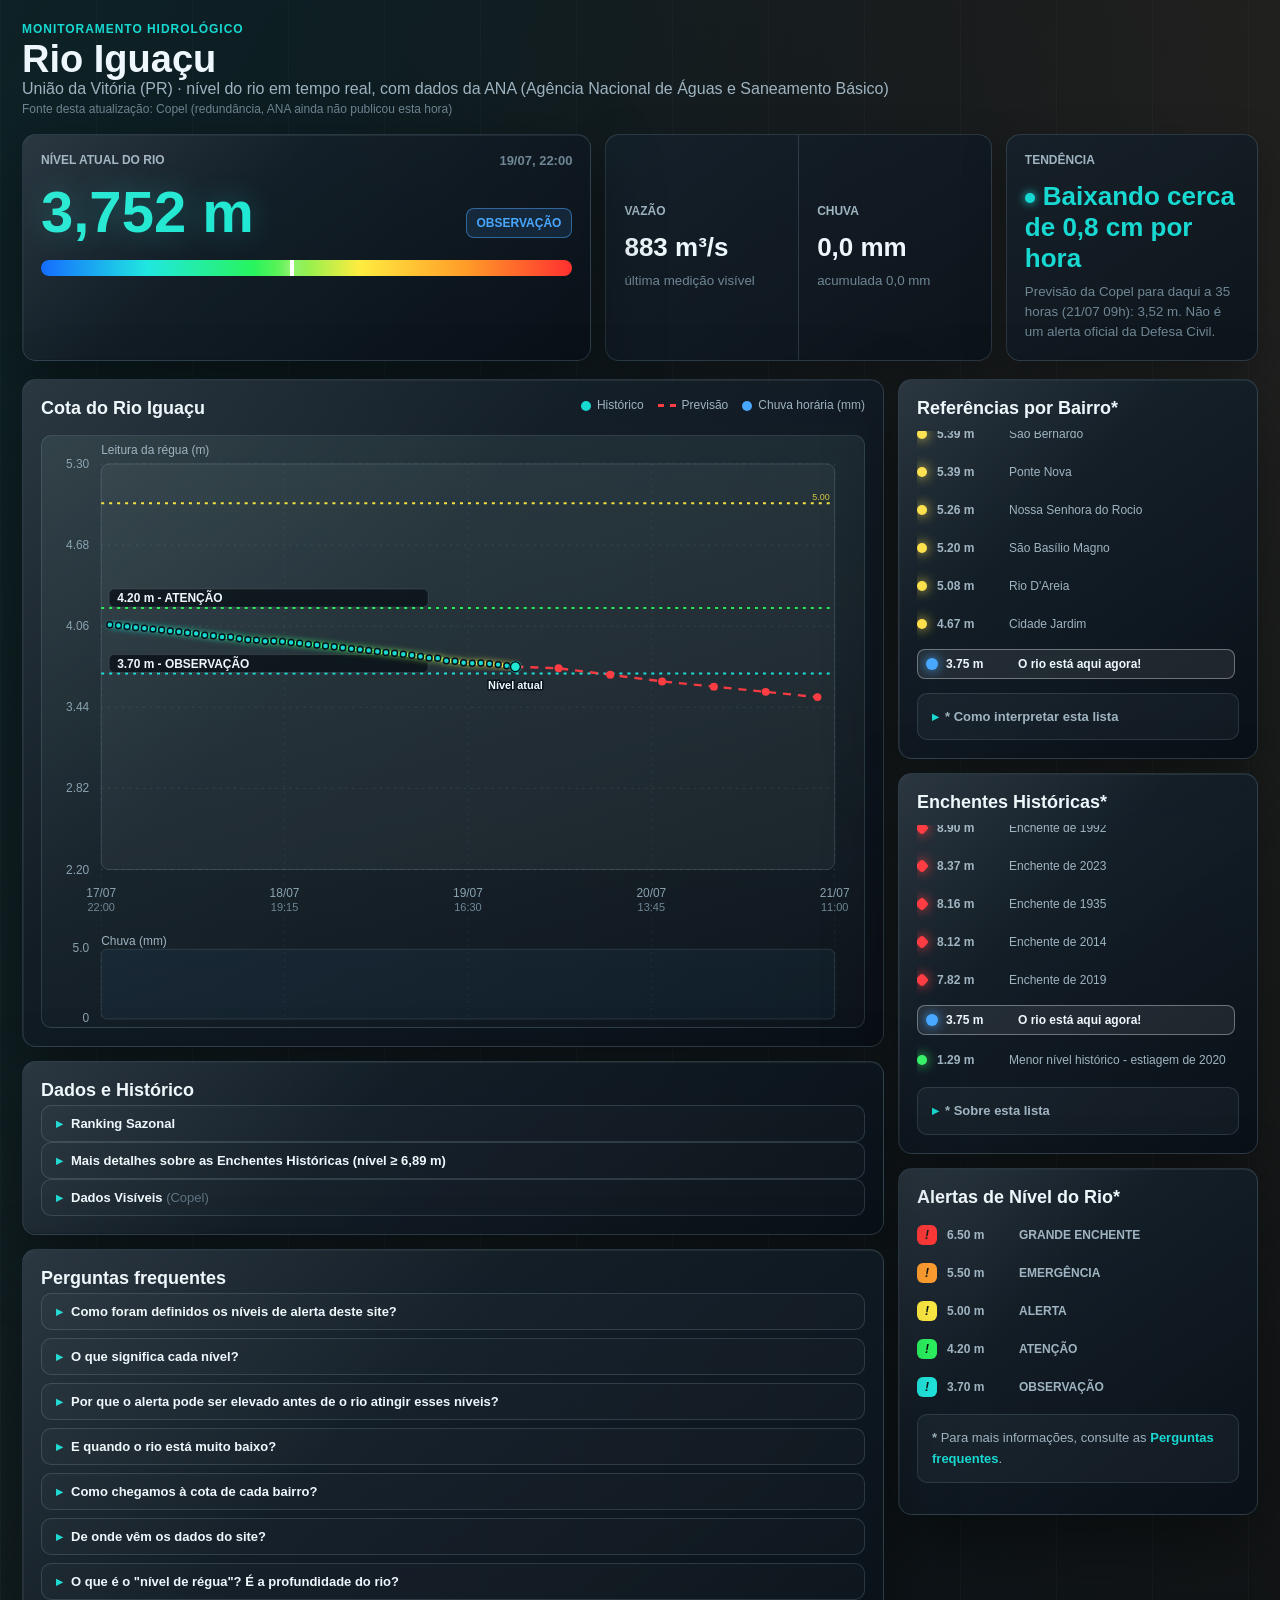
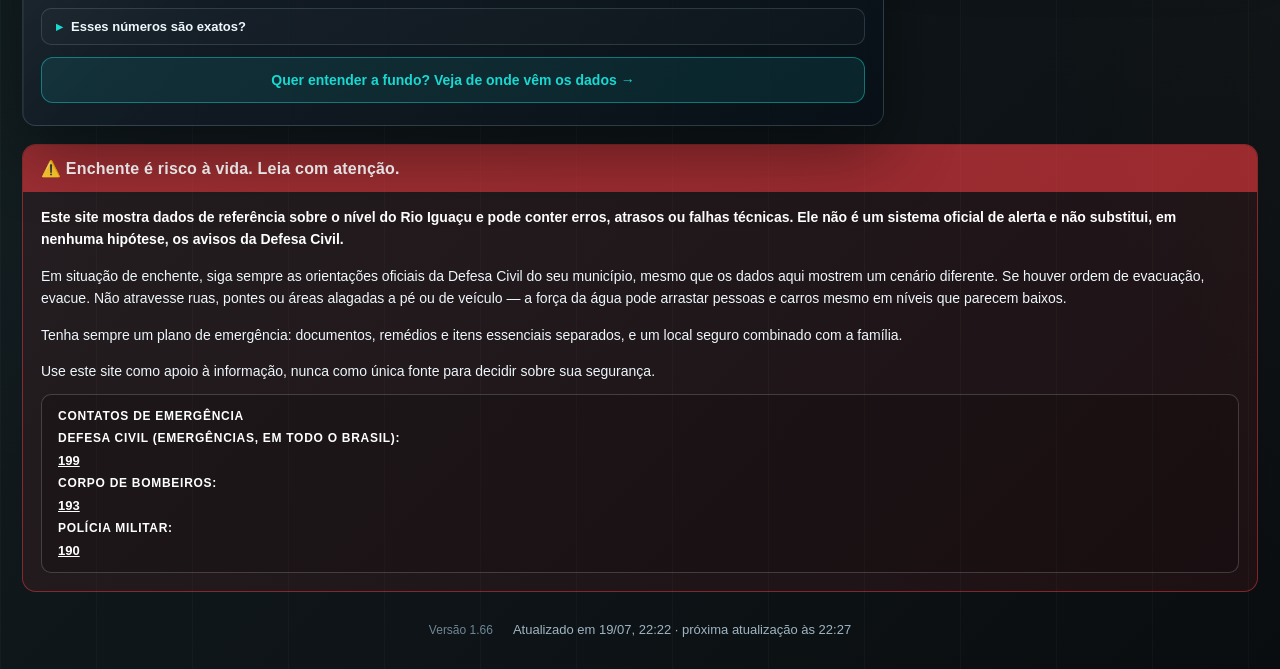
==== index.html @ a3bd4e15 "v1.66: remove parenteses do titulo Grande enchente" ====
<!doctype html>
<html lang="pt-BR">
<head>
<meta charset="utf-8">
<meta name="viewport" content="width=device-width, initial-scale=1">
<title>Nível do Rio Iguaçu Hoje - União da Vitória e Porto União | Monitor em Tempo Real</title>
<meta name="description" content="Nível do Rio Iguaçu em tempo real em União da Vitória (PR) e Porto União (SC): cota atual, vazão, chuva, previsão de 48h e alertas de enchente, com dados oficiais da ANA e da Copel.">
<link rel="canonical" href="https://rioiguacu.com/">
<link rel="icon" href="/favicon.ico" sizes="any">
<link rel="icon" type="image/png" sizes="32x32" href="/favicon-32x32.png">
<link rel="icon" type="image/png" sizes="16x16" href="/favicon-16x16.png">
<link rel="apple-touch-icon" sizes="180x180" href="/apple-touch-icon.png">
<link rel="icon" type="image/png" sizes="192x192" href="/android-chrome-192x192.png">
<link rel="icon" type="image/png" sizes="512x512" href="/android-chrome-512x512.png">
<meta property="og:type" content="website">
<meta property="og:url" content="https://rioiguacu.com/">
<meta property="og:title" content="Rio Iguaçu Hoje: nível, vazão, chuva e alerta de enchente em tempo real">
<meta property="og:description" content="Site gratuito e público pra acompanhar o Rio Iguaçu em União da Vitória (PR) e Porto União (SC): cota atual, vazão, chuva, previsão de 48h e alertas de enchente, com dados oficiais da ANA e da Copel, atualizados a cada 5 minutos.">
<meta property="og:image" content="https://rioiguacu.com/og-image.png">
<meta property="og:image:width" content="630">
<meta property="og:image:height" content="630">
<meta property="og:image:alt" content="Logo do Rio Iguaçu Hoje">
<meta property="og:locale" content="pt_BR">
<meta name="twitter:card" content="summary">
<meta name="twitter:title" content="Rio Iguaçu Hoje: nível, vazão, chuva e alerta de enchente em tempo real">
<meta name="twitter:description" content="Site gratuito e público pra acompanhar o Rio Iguaçu em União da Vitória (PR) e Porto União (SC): cota atual, vazão, chuva, previsão de 48h e alertas de enchente, com dados oficiais da ANA e da Copel.">
<meta name="twitter:image" content="https://rioiguacu.com/og-image.png">
<link rel="stylesheet" href="styles.css?v=1.66">
<script type="application/ld+json">
{
"@context": "https://schema.org",
"@type": "WebSite",
"name": "Monitor Rio Iguaçu",
"url": "https://rioiguacu.com/",
"description": "Monitoramento em tempo real do nível do Rio Iguaçu em União da Vitória (PR) e Porto União (SC), com dados oficiais da ANA (Agência Nacional de Águas e Saneamento Básico) e da Copel.",
"inLanguage": "pt-BR",
"about": {
"@type": "Place",
"name": "Rio Iguaçu em União da Vitória e Porto União"
}
}
</script>
</head>
<body>
<main class="shell">
<header class="topbar">
<div>
<p class="eyebrow">Monitoramento Hidrológico</p>
<h1>Rio Iguaçu</h1>
<p class="subtitle">União da Vitória (PR) · nível do rio em tempo real, com dados da ANA (Agência Nacional de Águas e Saneamento Básico)</p>
<p class="source-note" id="sourceNote"></p>
</div>
</header>

<section class="hero-grid">
<article class="level-card depth" data-nosnippet>
<div class="card-head">
<span>Nível atual do rio</span>
<strong id="lastTime">--/-- --:--</strong>
</div>
<div class="level-wrap">
<div id="levelValue" class="level-value">--,-- m</div>
<div id="levelBadge" class="level-badge">Aguardando dados</div>
</div>
<div class="gauge">
<div class="gauge-fill"></div>
<div id="gaugeMarker" class="gauge-marker"></div>
</div>
</article>

<article class="metric-card metric-split" data-nosnippet>
<div class="metric-block">
<span>Vazão</span>
<strong id="flowValue">-- m³/s</strong>
<small>última medição visível</small>
</div>
<div class="metric-block">
<span>Chuva</span>
<strong id="rainValue">-- mm</strong>
<small id="rainAccum">acumulada -- mm</small>
</div>
</article>

<article class="metric-card" data-nosnippet>
<span>Tendência</span>
<strong id="trendValue">--</strong>
<small id="forecastAlert">previsão em análise</small>
</article>
</section>

<section class="main-grid">
<article class="chart-panel depth">
<div class="panel-title">
<div>
<h2>Cota do Rio Iguaçu</h2>
</div>
<div class="legend-mini">
<span><i class="dot history"></i>Histórico</span>
<span><i class="line wet"></i>Previsão</span>
<span><i class="dot rain"></i>Chuva horária (mm)</span>
</div>
</div>
<div class="chart-wrap">
<div id="chart" class="chart"></div>
<div id="chartTooltip" class="chart-tooltip" hidden></div>
</div>
<pre id="diagnosticBox" class="diagnostic" hidden></pre>
</article>

<aside class="side-panel">
<article class="references depth">
<h2>Referências por Bairro*</h2>
<div id="bairrosList" class="reference-list"></div>
<details class="reference-note">
<summary><span class="note-mark">*</span> Como interpretar esta lista</summary>
<p>A cota de cada bairro mostra com quantos metros na régua do rio a água começa a alcançar os primeiros terrenos daquele bairro (as partes mais baixas). É um valor aproximado e estimado — não deve ser tomado como certeza: a situação real pode variar conforme a localização e a altura do seu terreno dentro do bairro — há casas que a água alcança antes, e outras bem depois. O cálculo usa os endereços do Censo do IBGE e o mapa de altitudes do terreno do Governo do Paraná. Estas informações não substituem os avisos oficiais: em caso de emergência, siga sempre a Defesa Civil (fone 199).</p>
</details>
</article>
<article class="references depth">
<h2>Enchentes Históricas*</h2>
<div id="enchentesList" class="reference-list"></div>
<details class="reference-note">
<summary><span class="note-mark">*</span> Sobre esta lista</summary>
<p>Maiores enchentes já registradas e o menor nível histórico, para comparação com o nível atual do rio.</p>
</details>
</article>
<article class="alerts depth">
<h2>Alertas de Nível do Rio*</h2>
<div id="alertList" class="alert-list"></div>
<p class="reference-note"><span class="note-mark">*</span> Para mais informações, consulte as <a href="#faqSection">Perguntas frequentes</a>.</p>
</article>
</aside>

<section class="tabs-panel depth">
<h2>Dados e Histórico</h2>
<div class="faq-list">

<details class="faq-item">
<summary>Ranking Sazonal</summary>
<div class="ranking-grid" style="margin-top:10px;">
<p class="subtitle rank-sub-1" style="margin-bottom:6px;"><strong>Todos os anos</strong> — em que mês o rio atingiu o pico de cada ano (o nível mais alto do ano) · 1930–2025</p>
<div class="table-wrap table-wrap-full rank-table-1">
<table>
<thead><tr><th>Mês</th><th>Anos em que foi o pico do ano</th></tr></thead>
<tbody>
<tr><td>Outubro</td><td>20</td></tr>
<tr><td>Junho</td><td>13</td></tr>
<tr><td>Julho</td><td>9</td></tr>
<tr><td>Maio</td><td>8</td></tr>
<tr><td>Agosto</td><td>8</td></tr>
<tr><td>Dezembro</td><td>8</td></tr>
<tr><td>Janeiro</td><td>7</td></tr>
<tr><td>Setembro</td><td>7</td></tr>
<tr><td>Março</td><td>5</td></tr>
<tr><td>Fevereiro</td><td>4</td></tr>
<tr><td>Novembro</td><td>4</td></tr>
<tr><td>Abril</td><td>3</td></tr>
</tbody>
</table>
</div>
<p class="subtitle rank-sub-2" style="margin-bottom:6px;"><strong>Só as grandes enchentes</strong> — em que mês ocorreu o pico de cada episódio de cheia (nível ≥ 6,89 m) · 1930–2025</p>
<div class="table-wrap table-wrap-full rank-table-2">
<table>
<thead><tr><th>Mês</th><th>Episódios de cheia (≥6,89 m)</th></tr></thead>
<tbody>
<tr><td>Outubro</td><td>4</td></tr>
<tr><td>Junho</td><td>3</td></tr>
<tr><td>Janeiro</td><td>1</td></tr>
<tr><td>Maio</td><td>1</td></tr>
<tr><td>Julho</td><td>1</td></tr>
<tr><td>Agosto</td><td>1</td></tr>
<tr><td>Setembro</td><td>1</td></tr>
<tr><td>Fevereiro</td><td>0</td></tr>
<tr><td>Março</td><td>0</td></tr>
<tr><td>Abril</td><td>0</td></tr>
<tr><td>Novembro</td><td>0</td></tr>
<tr><td>Dezembro</td><td>0</td></tr>
</tbody>
</table>
</div>
</div>
<p class="reference-note">Fonte: ANA/HidroWeb (estação 65310000, série histórica 1930–2023) e estação telemétrica 65310001 (2024 em diante).</p>
</details>

<details class="faq-item">
<summary>Mais detalhes sobre as Enchentes Históricas (nível ≥ 6,89 m)</summary>
<p class="subtitle" style="margin:10px 0 10px;">Todos os episódios de enchente registrados desde 1930: data de início e fim, duração e o dia em que o rio atingiu o pico.</p>
<div class="table-wrap table-wrap-full">
<table>
<thead>
<tr>
<th>Início</th>
<th>Fim</th>
<th>Duração (dias)</th>
<th>Nível de pico (m)</th>
<th>Data do pico</th>
<th>Mês do pico</th>
</tr>
</thead>
<tbody>
<tr>
<td>08/07/1983</td>
<td>06/08/1983</td>
<td>30</td>
<td>10,42 m</td>
<td>18/07/1983</td>
<td>Julho</td>
</tr>
<tr>
<td>30/05/1992</td>
<td>17/06/1992</td>
<td>19</td>
<td>8,90 m</td>
<td>08/06/1992</td>
<td>Junho</td>
</tr>
<tr>
<td>10/10/2023</td>
<td>17/11/2023</td>
<td>39</td>
<td>8,37 m</td>
<td>20/10/2023</td>
<td>Outubro</td>
</tr>
<tr>
<td>09/10/1935</td>
<td>25/10/1935</td>
<td>17</td>
<td>8,16 m</td>
<td>17/10/1935</td>
<td>Outubro</td>
</tr>
<tr>
<td>09/06/2014</td>
<td>23/06/2014</td>
<td>15</td>
<td>8,12 m</td>
<td>17/06/2014</td>
<td>Junho</td>
</tr>
<tr>
<td>06/06/2019</td>
<td>11/06/2019</td>
<td>6</td>
<td>7,82 m</td>
<td>08/06/2019</td>
<td>Junho</td>
</tr>
<tr>
<td>03/08/1957</td>
<td>22/08/1957</td>
<td>20</td>
<td>7,28 m</td>
<td>20/08/1957</td>
<td>Agosto</td>
</tr>
<tr>
<td>05/10/1993</td>
<td>10/10/1993</td>
<td>6</td>
<td>7,25 m</td>
<td>06/10/1993</td>
<td>Outubro</td>
</tr>
<tr>
<td>07/10/1998</td>
<td>15/10/1998</td>
<td>9</td>
<td>7,19 m</td>
<td>12/10/1998</td>
<td>Outubro</td>
</tr>
<tr>
<td>08/05/2010</td>
<td>09/05/2010</td>
<td>2</td>
<td>7,00 m</td>
<td>08/05/2010</td>
<td>Maio</td>
</tr>
<tr>
<td>17/09/1957</td>
<td>25/09/1957</td>
<td>9</td>
<td>6,95 m</td>
<td>24/09/1957</td>
<td>Setembro</td>
</tr>
<tr>
<td>13/01/1971</td>
<td>13/01/1971</td>
<td>1</td>
<td>6,89 m</td>
<td>13/01/1971</td>
<td>Janeiro</td>
</tr>
</tbody>
</table>
</div>
<p class="reference-note">Critério: nível ≥ 6,89 m (cheia de 10 anos / limite de zoneamento, SEC-CORPRERI). Dias com esse nível a até 15 dias de intervalo foram agrupados no mesmo episódio. Fonte: ANA/HidroWeb (estação 65310000, série histórica 1930–2023) e estação telemétrica 65310001 (2024 em diante).</p>
</details>

<details class="faq-item" data-nosnippet>
<summary>Dados Visíveis <span id="sourceLabel"></span></summary>
<p style="margin:10px 0;"><a id="sourceLink" href="#" target="_blank" rel="noreferrer">Abrir fonte</a></p>
<div class="table-wrap">
<table>
<thead>
<tr>
<th>Data/hora</th>
<th>Régua</th>
<th>Vazão</th>
<th>Chuva</th>
<th>Acum.</th>
</tr>
</thead>
<tbody id="dataRows"></tbody>
</table>
</div>
</details>

</div>
</section>

<section class="faq-panel depth" id="faqSection">
<h2>Perguntas frequentes</h2>
<div class="faq-list">
<details class="faq-item">
<summary>Como foram definidos os níveis de alerta deste site?</summary>
<p>A partir do histórico real do Rio Iguaçu em União da Vitória: quase um século de medições diárias da ANA. Quanto mais raro um nível foi ao longo desse histórico, mais alto o degrau de alerta que ele recebe.</p>
<details>
<summary>Ver metodologia</summary>
<p>Os níveis foram definidos por análise estatística da série histórica de medições diárias do Rio Iguaçu em União da Vitória, mantida pela Agência Nacional de Águas e Saneamento Básico (ANA) desde 1930 — mais de 35 mil registros diários de nível de régua, disponíveis publicamente no portal HidroWeb (estação 65310000).</p>
<p>Dessa série foram calculados dois parâmetros fundamentais: a <strong>média histórica</strong>, de 2,67 m, e o <strong>desvio padrão</strong>, de 1,08 m — medida estatística que expressa quanto o nível do rio costuma variar em torno da média. Aplicando o modelo da <strong>distribuição normal</strong>, ferramenta clássica da estatística para descrever fenômenos naturais, cada nível de alerta corresponde a um grau crescente de afastamento do comportamento habitual do rio — e, portanto, a um grau crescente de raridade.</p>
<p>Como rios não seguem perfeitamente a distribuição normal — o Iguaçu possui um piso físico próximo de 1,30 m, mas não possui teto nas enchentes —, cada limiar foi verificado também por contagem direta na série histórica: a frequência real com que aquele nível foi atingido em 96 anos de medições. Os dois métodos convergem, e são as frequências reais que apresentamos a seguir, por serem verificáveis por qualquer pessoa a partir dos dados públicos.</p>
</details>
</details>

<details class="faq-item">
<summary>O que significa cada nível?</summary>
<p><strong>Observação — 3,70 m · 15% dos dias da história.</strong> Corresponde à média histórica acrescida de um desvio padrão (2,67 + 1,08): o rio deixou sua faixa habitual de operação. Não há efeito sobre áreas urbanas; é o ponto em que o acompanhamento diário passa a ser recomendado.</p>
<p><strong>Atenção — 4,20 m · 10% dos dias da história.</strong> É também o primeiro nível em que o banco de cotas do projeto identifica um endereço com terreno abaixo da linha d'água.</p>
<p><strong>Alerta — 5,00 m · 5% dos dias da história.</strong> Corresponde à média acrescida de dois desvios padrão — na distribuição normal, o limiar clássico de anormalidade estatística. No banco de cotas do projeto, cerca de 50 endereços apresentam terreno abaixo da linha d'água nesta marca.</p>
<p><strong>Emergência — 5,50 m · 2,5% dos dias da história.</strong> Neste nível, o banco de cotas registra uma mudança de escala: o número de endereços com terreno abaixo da linha d'água salta para aproximadamente 380 — mais de 1% dos endereços da cidade. O atingimento deixa de ser pontual: em alguns bairros já aparecem vários pontos de alagamento.</p>
<p><strong>Grande enchente — 6,50 m · menos de 1% dos dias da história.</strong> Aproximadamente 1 em cada 10 endereços da cidade apresenta terreno abaixo da linha d'água (2,5 mil endereços no banco do projeto) — evento raro, mas com atingimento em larga escala quando ocorre.</p>
</details>

<details class="faq-item">
<summary>Por que o alerta pode ser elevado antes de o rio atingir esses níveis?</summary>
<p>Porque a série histórica demonstra que o Iguaçu é capaz de subidas abruptas: 1,78 m em 24 horas (1992) e 3,34 m em 48 horas (2014). Por essa razão, o site monitora também a velocidade de elevação. Quando o rio sobe 0,85 m ou mais em 24 horas — taxa superada em apenas 1% de todas as subidas registradas desde 1930 —, o alerta é elevado em um degrau, independentemente do nível absoluto da régua.</p>
</details>

<details class="faq-item">
<summary>E quando o rio está muito baixo?</summary>
<p>Níveis inferiores a 1,50 m caracterizam estiagem — condição registrada em apenas 2,5% dos dias desde 1930. Foram 59 episódios de estiagem em 96 anos, concentrados quase sempre entre o outono e o início da primavera. A mais longa ocorreu em 2006, com 122 dias; o mínimo histórico é de 1,30 m, registrado em 2020.</p>
</details>

<details class="faq-item">
<summary>Como chegamos à cota de cada bairro?</summary>
<p>Para cada bairro, reunimos todos os seus endereços registrados no Censo do IBGE e associamos a cada um a altitude do terreno, obtida do mapeamento oficial do relevo do Paraná. A cota publicada é o nível de régua em que <strong>1% dos endereços do bairro</strong> fica com o terreno abaixo da linha d'água.</p>
<p>Por que 1%, e não o terreno mais baixo do bairro? Porque o ponto mais baixo é, quase sempre, uma exceção isolada — um terreno encostado no rio, uma faixa de margem — e usá-lo como referência distorceria o número, sugerindo que o bairro inteiro é atingido muito antes do que a realidade mostra. O corte de 1% deixa essas exceções ribeirinhas para trás e marca o ponto em que a água começa, de fato, a alcançar os primeiros terrenos representativos do bairro. A cota só é publicada para bairros com quantidade suficiente de endereços para o cálculo ser estatisticamente válido.</p>
<p>É um valor aproximado e estimado — não deve ser tomado como certeza. A situação real varia conforme a localização e a altura de cada terreno dentro do bairro: há casas que a água alcança antes, e outras bem depois.</p>
</details>

<details class="faq-item">
<summary>De onde vêm os dados do site?</summary>
<p><strong>Nível do rio:</strong> da Agência Nacional de Águas e Saneamento Básico (ANA), autarquia federal responsável pela rede nacional de monitoramento dos rios brasileiros. A estação telemétrica de União da Vitória (código 65310001) mede o nível a cada hora desde 2024 e é ela que permite ao site mostrar o rio "agora"; a estação fluviométrica (código 65310000), com série contínua entre 1930 e 2023 e mais de 35 mil dias de registro, sustenta os níveis de alerta e as estatísticas históricas do site. Ambas ficam publicadas no HidroWeb, o portal público de dados da ANA, e todos os cálculos deste site podem ser reproduzidos a partir dessas bases. Nos raros minutos em que a ANA ainda não publicou a leitura da hora, o site usa a Copel como fonte redundante.</p>
<p><strong>Previsão de 48 horas:</strong> da própria Copel, publicada em seu <a href="https://www.copel.com/mhbweb/paginas/previsao.jsf" target="_blank" rel="noreferrer">painel de Monitoramento Hidrológico da Bacia</a>. É a previsão da concessionária que opera as usinas do rio Iguaçu — não um cálculo feito por este site, mas também não um alerta oficial da Defesa Civil.</p>
<p><strong>Endereços:</strong> do Cadastro Nacional de Endereços para Fins Estatísticos (CNEFE), mantido pelo IBGE e atualizado a cada Censo — sempre de forma agregada, sem identificar moradores.</p>
<p><strong>Altitude dos terrenos:</strong> do mapeamento oficial do relevo publicado no GeoPR, portal do Instituto Água e Terra (IAT), órgão do Governo do Paraná responsável pelo meio ambiente e pelos recursos hídricos do estado. O levantamento é aerofotogramétrico a laser, de 2012, com margem de erro que pode alcançar dezenas de centímetros — por isso as cotas por bairro são tratadas como estimativas, com verificação de campo em andamento.</p>
</details>

<details class="faq-item">
<summary>O que é o "nível de régua"? É a profundidade do rio?</summary>
<p>Não é profundidade. A régua é uma escala fixada na margem, e o "zero" dela não é o fundo do rio: é um ponto de referência fixo, escolhido abaixo do nível das águas mais baixas. O que o site mostra — "rio a 4,00 m" — é a altura da água acima desse zero.</p>
<p>O zero da régua de União da Vitória está na cota altimétrica de 739,61 m (altitude em relação à referência oficial de nível do mar usada no Brasil). Isso permite a conversão que sustenta todo o estudo: rio a 4,00 m de régua significa água na altitude de 743,61 m. Como a altitude dos terrenos da cidade é medida na mesma referência, dá para comparar diretamente o nível do rio com a altura de cada bairro — é assim que nascem as cotas por bairro exibidas no site.</p>
</details>

<details class="faq-item">
<summary>Esses números são exatos?</summary>
<p>Os níveis do rio, sim — provêm das medições oficiais da ANA. As cotas de terreno, contudo, são estimativas: derivam do levantamento cartográfico do GeoPR/IAT, cuja margem de erro pode alcançar dezenas de centímetros, os terrenos variam dentro de uma mesma rua, e a verificação de campo encontra-se em andamento. As contagens de endereços devem, portanto, ser lidas como ordens de grandeza — não como afirmação sobre qualquer imóvel específico. Estes níveis constituem referência de planejamento, não garantia. Em situação de cheia, prevalecem as orientações dos órgãos oficiais de proteção e defesa civil.</p>
</details>

<a href="estudo.html" class="faq-cta-button">Quer entender a fundo? Veja de onde vêm os dados →</a>
</div>
</section>
</section>

<div class="safety-warning">
<h3>⚠️ Enchente é risco à vida. Leia com atenção.</h3>
<p>Este site mostra dados de referência sobre o nível do Rio Iguaçu e pode conter erros, atrasos ou falhas técnicas. Ele não é um sistema oficial de alerta e não substitui, em nenhuma hipótese, os avisos da Defesa Civil.</p>
<p>Em situação de enchente, siga sempre as orientações oficiais da Defesa Civil do seu município, mesmo que os dados aqui mostrem um cenário diferente. Se houver ordem de evacuação, evacue. Não atravesse ruas, pontes ou áreas alagadas a pé ou de veículo — a força da água pode arrastar pessoas e carros mesmo em níveis que parecem baixos.</p>
<p>Tenha sempre um plano de emergência: documentos, remédios e itens essenciais separados, e um local seguro combinado com a família.</p>
<p>Use este site como apoio à informação, nunca como única fonte para decidir sobre sua segurança.</p>
<div class="safety-contacts">
<strong>Contatos de Emergência</strong>
<ul class="emergency-list">
<li><strong>Defesa Civil (emergências, em todo o Brasil):</strong> <a href="tel:199">199</a></li>
<li><strong>Corpo de Bombeiros:</strong> <a href="tel:193">193</a></li>
<li><strong>Polícia Militar:</strong> <a href="tel:190">190</a></li>
</ul>
</div>
</div>

<footer class="version-footer">
<span>Versão 1.66</span>
<span id="visitCounter" class="visit-counter"></span>
<span id="syncStatus" class="sync">Iniciando...</span>
</footer>
</main>

<script src="app.js?v=1.66"></script>
</body>
</html>
---- styles.css ----
:root {
  color-scheme: dark;
  --bg: #0b1117;
  --bg2: #111b23;
  --panel: rgba(20, 31, 40, .86);
  --panel2: rgba(15, 23, 31, .94);
  --line: rgba(150, 186, 205, .20);
  --text: #eef7fb;
  --soft: #9fb4c1;
  --muted: #6f8795;
  --cyan: #18d9d2;
  --blue: #48a7ff;
  --green: #39f46b;
  --yellow: #ffe04a;
  --orange: #ff9f2e;
  --red: #ff3d42;
  --shadow: 0 24px 70px rgba(0, 0, 0, .42);
}

* {
  box-sizing: border-box;
}

body {
  margin: 0;
  min-height: 100vh;
  font-family: "Segoe UI", Arial, sans-serif;
  background:
    linear-gradient(115deg, rgba(36, 97, 83, .22), transparent 42%),
    linear-gradient(245deg, rgba(110, 67, 33, .18), transparent 44%),
    repeating-linear-gradient(90deg, rgba(255,255,255,.026) 0 1px, transparent 1px 96px),
    linear-gradient(135deg, #071019 0%, #121b1f 48%, #0a0d10 100%);
  color: var(--text);
}

.shell {
  width: min(1780px, 100%);
  margin: 0 auto;
  padding: 22px;
}

.topbar,
.hero-grid,
.main-grid {
  margin-bottom: 18px;
}

.topbar {
  display: flex;
  align-items: center;
  justify-content: space-between;
  gap: 18px;
}

.eyebrow {
  margin: 0 0 4px;
  color: var(--cyan);
  font-size: 12px;
  font-weight: 800;
  letter-spacing: .08em;
  text-transform: uppercase;
}

h1,
h2,
p {
  margin-top: 0;
}

h1 {
  margin-bottom: 2px;
  font-size: 38px;
  line-height: 1;
}

h2 {
  margin-bottom: 4px;
  font-size: 18px;
}

.subtitle {
  margin-bottom: 0;
  color: var(--soft);
}

.source-note {
  margin: 4px 0 0;
  color: var(--muted);
  font-size: 12px;
}

.actions {
  display: flex;
  align-items: center;
  gap: 12px;
}

.sync {
  color: var(--soft);
  font-size: 13px;
}

.primary-button {
  height: 38px;
  border: 1px solid rgba(24, 217, 210, .55);
  border-radius: 8px;
  padding: 0 18px;
  color: #031417;
  font-weight: 800;
  background: linear-gradient(135deg, #3fffe8, #69a9ff);
  box-shadow: 0 10px 26px rgba(24, 217, 210, .20);
  cursor: pointer;
}

.primary-button:disabled {
  opacity: .65;
  cursor: wait;
}

.depth {
  position: relative;
  border: 1px solid var(--line);
  border-radius: 14px;
  background: linear-gradient(145deg, rgba(26, 39, 50, .92), rgba(9, 16, 23, .94));
  box-shadow: var(--shadow), inset 1px 1px 0 rgba(255, 255, 255, .07);
}

.depth::before {
  content: "";
  position: absolute;
  inset: 1px;
  border-radius: 12px;
  pointer-events: none;
  background: linear-gradient(135deg, rgba(255, 255, 255, .08), transparent 38%);
}

.hero-grid {
  display: grid;
  grid-template-columns: minmax(360px, 1.4fr) minmax(280px, .95fr) minmax(180px, .62fr);
  gap: 14px;
}

.level-card,
.metric-card,
.chart-panel,
.references,
.alerts,
.table-panel {
  padding: 18px;
}

.card-head,
.panel-title {
  display: flex;
  justify-content: space-between;
  gap: 14px;
}

.card-head span,
.metric-card span {
  color: var(--soft);
  font-size: 12px;
  font-weight: 800;
  text-transform: uppercase;
}

.card-head strong {
  color: var(--muted);
  font-size: 13px;
}

.level-wrap {
  display: flex;
  align-items: end;
  justify-content: space-between;
  gap: 12px;
  margin-top: 18px;
}

.level-value {
  font-size: 58px;
  line-height: .9;
  font-weight: 900;
  color: var(--cyan);
  text-shadow: 0 0 30px rgba(24, 217, 210, .32);
}

.level-badge {
  max-width: 270px;
  border: 1px solid rgba(24, 217, 210, .26);
  border-radius: 8px;
  padding: 7px 10px;
  color: var(--cyan);
  background: rgba(24, 217, 210, .08);
  font-size: 12px;
  font-weight: 800;
  text-align: right;
}

.level-badge.badge-moderada {
  border-color: rgba(255, 224, 74, .5);
  color: var(--yellow);
  background: rgba(255, 224, 74, .12);
}

.level-badge.badge-alta {
  border-color: rgba(255, 159, 46, .55);
  color: var(--orange);
  background: rgba(255, 159, 46, .14);
}

.level-badge.badge-muito-alta {
  border-color: rgba(255, 61, 66, .6);
  color: var(--red);
  background: rgba(255, 61, 66, .16);
}

.level-badge.badge-observacao {
  border-color: rgba(72, 167, 255, .5);
  color: var(--blue);
  background: rgba(72, 167, 255, .12);
}

.level-badge.badge-critico {
  display: flex;
  align-items: center;
  justify-content: flex-end;
  gap: 7px;
  border-color: rgba(255, 61, 66, .75);
  color: var(--red);
  background: rgba(255, 61, 66, .18);
  animation: badge-critico-pulse 1s ease-in-out infinite;
}

.siren-dot {
  display: inline-block;
  flex: none;
  width: 11px;
  height: 11px;
  border-radius: 50%;
  animation: siren-flash .6s steps(2, start) infinite;
}

@keyframes siren-flash {
  0% { background: #ff3d42; box-shadow: 0 0 8px #ff3d42, 0 0 16px rgba(255, 61, 66, .8); }
  50% { background: #2b6bff; box-shadow: 0 0 8px #2b6bff, 0 0 16px rgba(43, 107, 255, .8); }
}

@keyframes badge-critico-pulse {
  0%, 100% { box-shadow: 0 0 0 rgba(255, 61, 66, 0); }
  50% { box-shadow: 0 0 20px rgba(255, 61, 66, .5); }
}

.gauge {
  position: relative;
  height: 16px;
  margin: 22px 0 12px;
  border-radius: 999px;
  background: #13202a;
  box-shadow: inset 0 2px 8px rgba(0, 0, 0, .55);
  overflow: hidden;
}

.gauge-fill {
  position: absolute;
  inset: 0;
  background: linear-gradient(90deg, #156cff, #20e7e0, #28f45e, #ffec3f, #ff9c28, #ff3030);
}

.gauge-marker {
  position: absolute;
  top: -4px;
  width: 4px;
  height: 24px;
  border-radius: 4px;
  background: #fff;
  box-shadow: 0 0 14px rgba(255, 255, 255, .8);
}
.gauge-ticks {
  position: relative;
  height: 14px;
  margin: 2px 0 4px;
}

.gauge-ticks span {
  position: absolute;
  top: 0;
  transform: translateX(-50%);
  font-size: 10px;
  font-weight: 700;
  color: var(--muted);
  white-space: nowrap;
}

.gauge-ticks span:first-child {
  transform: none;
}

.gauge-ticks span:last-child {
  transform: translateX(-100%);
}

.situation {
  margin-bottom: 0;
  color: var(--soft);
  font-size: 13px;
}

.metric-card {
  display: flex;
  flex-direction: column;
  justify-content: center;
  border: 1px solid var(--line);
  border-radius: 14px;
  background: linear-gradient(145deg, rgba(22, 34, 45, .78), rgba(12, 19, 27, .9));
  box-shadow: 0 16px 44px rgba(0, 0, 0, .28);
}

.metric-card strong {
  display: block;
  margin: 14px 0 8px;
  font-size: 26px;
}

.metric-card small {
  color: var(--muted);
  line-height: 1.5;
}

.metric-split {
  flex-direction: row;
  padding: 0;
}

.metric-block {
  flex: 1;
  min-width: 0;
  padding: 18px;
  display: flex;
  flex-direction: column;
  justify-content: center;
}

.metric-block:first-child {
  border-right: 1px solid var(--line);
}

.trend-dot {
  display: inline-block;
  width: 10px;
  height: 10px;
  margin-right: 8px;
  border-radius: 50%;
  vertical-align: middle;
  box-shadow: 0 0 10px currentColor;
}

.main-grid {
  display: grid;
  grid-template-columns: minmax(720px, 1fr) 360px;
  grid-template-areas:
    "chart side"
    "history side"
    "faq side";
  align-items: start;
  gap: 14px;
}

.chart-panel {
  grid-area: chart;
  min-height: 570px;
}

.side-panel {
  grid-area: side;
}

.tabs-panel {
  grid-area: history;
}

.faq-panel {
  grid-area: faq;
}

.panel-title {
  align-items: start;
  margin-bottom: 12px;
}

.panel-title p {
  color: var(--soft);
  font-size: 13px;
  margin-bottom: 0;
}

.legend-mini {
  display: flex;
  flex-wrap: wrap;
  justify-content: end;
  gap: 8px 14px;
  min-width: 260px;
  color: var(--soft);
  font-size: 12px;
}

.dot,
.line {
  display: inline-block;
  margin-right: 6px;
  vertical-align: middle;
}

.dot {
  width: 10px;
  height: 10px;
  border-radius: 50%;
}

.history {
  background: var(--cyan);
}

.rain {
  background: var(--blue);
}

.line {
  width: 18px;
  border-top: 3px dashed currentColor;
}

.wet {
  color: var(--red);
}

.chart-wrap {
  position: relative;
}

.chart {
  height: 485px;
  border: 1px solid rgba(150, 186, 205, .18);
  border-radius: 10px;
  background: linear-gradient(180deg, rgba(184, 248, 224, .08), rgba(255, 255, 255, .02));
  overflow: hidden;
}

.chart svg {
  width: 100%;
  height: 100%;
  display: block;
}

.chart-hit {
  cursor: pointer;
}

.chart-tooltip {
  position: absolute;
  pointer-events: none;
  transform: translate(-50%, -100%);
  background: rgba(8, 16, 22, .94);
  border: 1px solid rgba(255, 255, 255, .16);
  border-radius: 7px;
  padding: 7px 11px;
  font-size: 12px;
  line-height: 1.5;
  color: var(--text);
  white-space: nowrap;
  z-index: 5;
  box-shadow: 0 6px 18px rgba(0, 0, 0, .4);
}

.chart-tooltip strong {
  color: var(--cyan);
  font-size: 14px;
}

.chart-tooltip span {
  color: var(--soft);
}

.side-panel {
  display: grid;
  gap: 14px;
}

.reference-list,
.alert-list {
  display: grid;
  gap: 8px;
  margin-top: 12px;
}

.reference-list {
  max-height: 250px;
  overflow-y: auto;
  padding-right: 4px;
  scrollbar-width: thin;
  scrollbar-color: rgba(180, 215, 230, .35) transparent;
}

.reference-list::-webkit-scrollbar {
  width: 6px;
}

.reference-list::-webkit-scrollbar-thumb {
  background: rgba(180, 215, 230, .35);
  border-radius: 6px;
}

.ref-row,
.alert-row {
  display: grid;
  grid-template-columns: 12px 64px 1fr;
  align-items: center;
  gap: 8px;
  min-height: 30px;
  color: var(--soft);
  font-size: 12px;
}

.swatch {
  width: 10px;
  height: 10px;
  border-radius: 50%;
  box-shadow: 0 0 12px currentColor;
}

.swatch-event {
  border-radius: 3px;
  transform: rotate(45deg);
}

.nowrap {
  white-space: nowrap;
}

.reference-note {
  margin-top: 12px;
  padding: 12px 14px;
  border-radius: 10px;
  background: rgba(159, 180, 193, .06);
  border: 1px solid rgba(180, 215, 230, .14);
  font-size: 13px;
  line-height: 1.65;
  color: var(--soft);
}

.reference-note .note-mark {
  color: var(--soft);
  font-weight: 800;
}

.reference-note summary {
  cursor: pointer;
  font-weight: 700;
  color: var(--soft);
  list-style: none;
}

.reference-note summary::-webkit-details-marker {
  display: none;
}

.reference-note summary::before {
  content: "▸";
  display: inline-block;
  margin-right: 6px;
  color: var(--cyan);
  transition: transform .15s ease;
}

.reference-note[open] summary::before {
  transform: rotate(90deg);
}

.reference-note p {
  margin: 10px 0 0;
  text-align: justify;
}

.reference-note a {
  color: var(--cyan);
  font-weight: 800;
  text-decoration: none;
}

.reference-note a:hover {
  text-decoration: underline;
}

.faq-item p a {
  color: var(--cyan);
  font-weight: 800;
  text-decoration: none;
}

.faq-item p a:hover {
  text-decoration: underline;
}

.faq-cta-button {
  display: block;
  text-align: center;
  margin: 4px 0;
  padding: 14px 18px;
  border-radius: 12px;
  border: 1px solid rgba(24, 217, 210, .45);
  background: rgba(24, 217, 210, .10);
  color: var(--cyan);
  font-weight: 800;
  font-size: 14px;
  text-decoration: none;
  transition: background .15s ease, border-color .15s ease;
}

.faq-cta-button:hover {
  background: rgba(24, 217, 210, .18);
  border-color: rgba(24, 217, 210, .7);
}

.ref-row-current {
  position: relative;
  margin: 2px 0;
  padding: 6px 8px;
  border: 1px solid rgba(255, 255, 255, .35);
  border-radius: 8px;
  background: rgba(255, 255, 255, .08);
  color: var(--text);
  font-weight: 800;
  animation: current-pulse 2.2s ease-in-out infinite;
}

.ref-row-current strong {
  color: var(--text);
}

.ref-row-current span {
  color: var(--text);
}

.current-dot {
  width: 12px;
  height: 12px;
  animation: current-dot-pulse 1.6s ease-in-out infinite;
}

@keyframes current-pulse {
  0%, 100% { box-shadow: 0 0 0 rgba(255, 255, 255, 0); }
  50% { box-shadow: 0 0 18px rgba(255, 255, 255, .22); }
}

@keyframes current-dot-pulse {
  0%, 100% { transform: scale(1); }
  50% { transform: scale(1.35); }
}

.alert-row {
  grid-template-columns: 22px 64px 1fr;
  font-weight: 800;
}

.alert-icon {
  display: grid;
  place-items: center;
  width: 20px;
  height: 20px;
  border-radius: 6px;
  color: #06120b;
  background: var(--green);
}

.tabs-panel {
  padding: 18px;
}

.tabs-nav {
  display: flex;
  flex-wrap: wrap;
  gap: 8px;
}

.tab-btn {
  padding: 10px 16px;
  border-radius: 8px;
  border: 1px solid var(--line);
  background: rgba(255, 255, 255, .03);
  color: var(--soft);
  font-size: 13px;
  font-weight: 800;
  cursor: pointer;
  transition: background .15s ease, color .15s ease, border-color .15s ease;
}

.tab-btn:hover {
  color: var(--text);
  border-color: rgba(180, 215, 230, .35);
}

.tab-btn.active {
  color: #04141a;
  background: linear-gradient(135deg, #3fffe8, #69a9ff);
  border-color: transparent;
}

.tab-panel {
  margin-top: 16px;
}

.compact {
  align-items: center;
}

.compact a {
  color: var(--cyan);
  text-decoration: none;
  font-size: 13px;
  font-weight: 800;
}

#sourceLabel {
  font-size: 13px;
  font-weight: 400;
  color: var(--muted);
  opacity: .8;
}

.table-wrap {
  max-height: 310px;
  overflow: auto;
  border: 1px solid rgba(150, 186, 205, .16);
  border-radius: 10px;
}

.table-wrap-full {
  max-height: none;
  overflow-x: auto;
  overflow-y: visible;
}

.table-wrap-full th,
.table-wrap-full td {
  white-space: nowrap;
}

table {
  width: 100%;
  border-collapse: collapse;
  font-size: 13px;
}

th,
td {
  padding: 10px 12px;
  text-align: left;
  border-bottom: 1px solid rgba(150, 186, 205, .10);
}

th {
  position: sticky;
  top: 0;
  z-index: 1;
  color: var(--soft);
  background: #111c25;
  font-size: 11px;
  text-transform: uppercase;
}

td {
  color: #dce9ef;
}

.error {
  color: #ffb3b5;
}

.warning {
  color: #ffe08a;
}

.diagnostic {
  margin: 12px 0 0;
  max-height: 130px;
  overflow: auto;
  border: 1px solid rgba(255, 224, 138, .24);
  border-radius: 8px;
  padding: 10px;
  color: #ffe08a;
  background: rgba(35, 25, 8, .58);
  font-size: 12px;
  white-space: pre-wrap;
}

.current-point-ring {
  transform-box: fill-box;
  transform-origin: center;
  animation: current-point-ping 1.8s ease-out infinite;
}

.current-point-dot {
  transform-box: fill-box;
  transform-origin: center;
  animation: current-point-pulse 1.8s ease-in-out infinite;
}

.current-point-label {
  paint-order: stroke;
  stroke: rgba(7, 16, 25, .85);
  stroke-width: 3px;
  stroke-linejoin: round;
}

@keyframes current-point-ping {
  0% { transform: scale(1); opacity: .85; }
  100% { transform: scale(2.8); opacity: 0; }
}

@keyframes current-point-pulse {
  0%, 100% { transform: scale(1); }
  50% { transform: scale(1.3); }
}

.version-footer {
  display: flex;
  align-items: center;
  justify-content: center;
  gap: 10px;
  margin-top: 6px;
  padding: 10px;
  color: var(--muted);
  font-size: 12px;
}

.version-footer a {
  color: var(--cyan);
  text-decoration: none;
  font-weight: 800;
}

.visit-counter {
  color: var(--muted);
  opacity: .85;
}

@media (max-width: 1120px) {
  .hero-grid,
  .main-grid {
    grid-template-columns: 1fr;
  }

  .topbar,
  .panel-title,
  .level-wrap {
    align-items: start;
    flex-direction: column;
  }

  .legend-mini {
    justify-content: start;
  }

  .main-grid {
    grid-template-columns: 1fr;
    grid-template-areas:
      "chart"
      "side"
      "history"
      "faq";
  }
}

@media (max-width: 640px) {
  .shell {
    padding: 12px;
  }

  h1 {
    font-size: 28px;
  }

  .level-value {
    font-size: 42px;
  }

  .level-badge {
    max-width: 100%;
    text-align: left;
  }

  .chart-panel {
    min-height: auto;
  }

  .chart {
    height: 320px;
  }

  .legend-mini {
    font-size: 11px;
    gap: 6px 10px;
  }

  .metric-split {
    flex-direction: row;
  }

  .metric-block {
    padding: 14px;
  }

  .metric-card strong {
    font-size: 22px;
  }

  .ref-row,
  .alert-row {
    grid-template-columns: 12px 54px 1fr;
    font-size: 11px;
  }
}

.safety-warning {
  background: rgba(255, 61, 66, .08);
  border: 1px solid rgba(255, 61, 66, .45);
  border-radius: 14px;
  margin-bottom: 20px;
  overflow: hidden;
}

.safety-warning h3 {
  margin: 0;
  padding: 14px 18px;
  background: rgba(255, 61, 66, .55);
  color: #fff;
  font-size: 16px;
  font-weight: 700;
  letter-spacing: .2px;
}

.safety-warning p {
  margin: 14px 18px 12px;
  color: var(--text);
  font-size: 14px;
  line-height: 1.6;
}

.safety-warning p:first-of-type {
  font-weight: 600;
  color: #fff;
}

.safety-warning p:last-child {
  margin-bottom: 12px;
}

.safety-contacts {
  margin: 4px 18px 18px;
  padding: 14px 16px;
  border: 1px solid rgba(255, 255, 255, .18);
  border-radius: 10px;
  background: rgba(0, 0, 0, .15);
}

.safety-contacts strong {
  display: block;
  margin-bottom: 8px;
  color: #fff;
  font-size: 12px;
  text-transform: uppercase;
  letter-spacing: .06em;
}

.safety-contacts .emergency-list {
  margin: 0;
}

.safety-contacts .emergency-list li {
  color: #fff;
}

.safety-contacts .emergency-list a {
  color: #fff;
  text-decoration: underline;
  font-weight: 800;
}

.safety-contacts .emergency-list a:hover {
  text-decoration: none;
}

.info-panel {
  padding: 18px;
  margin-bottom: 18px;
}

.faq-panel {
  padding: 18px;
}
.info-grid {
  display: grid;
  grid-template-columns: repeat(2, minmax(0, 1fr));
  gap: 24px;
  margin-top: 4px;
}

.ranking-grid {
  display: grid;
  grid-template-columns: repeat(2, minmax(0, 1fr));
  gap: 6px 18px;
  margin-top: 4px;
}

/* As duas colunas viram uma grade de 2 linhas (subtítulos na linha 1, tabelas
   na linha 2) via `order`, então cada linha se ajusta à altura do maior
   conteúdo -- garante que as duas tabelas sempre comecem na mesma altura,
   não importa em quantas linhas cada subtítulo quebrar. */
.rank-sub-1 { order: 1; }
.rank-sub-2 { order: 2; }
.rank-table-1 { order: 3; }
.rank-table-2 { order: 4; }

.ranking-grid table {
  font-size: 12px;
}

.ranking-grid th,
.ranking-grid td {
  padding: 7px 10px;
}

.info-col h3 {
  margin: 20px 0 8px;
  font-size: 14px;
  color: var(--cyan);
}

.info-col h3:first-child {
  margin-top: 0;
}

.info-col p {
  margin: 0 0 4px;
  color: var(--soft);
  font-size: 13px;
  line-height: 1.55;
}

.emergency-list {
  list-style: none;
  margin: 0 0 12px;
  padding: 0;
  display: grid;
  gap: 8px;
}

.emergency-list li {
  font-size: 13px;
  color: var(--soft);
}

.emergency-list a {
  color: var(--cyan);
  font-weight: 700;
  text-decoration: none;
}

.emergency-list a:hover {
  text-decoration: underline;
}

.emergency-note {
  color: var(--muted);
  font-size: 12px;
  line-height: 1.5;
}

.faq-panel .faq-list {
  display: grid;
  gap: 8px;
  margin-top: 4px;
}

.faq-item {
  border: 1px solid var(--line);
  border-radius: 10px;
  padding: 10px 14px;
  background: rgba(255, 255, 255, .02);
}

.faq-item summary {
  cursor: pointer;
  font-size: 13px;
  font-weight: 700;
  color: var(--text);
  list-style: none;
}

.faq-item summary::-webkit-details-marker {
  display: none;
}

.faq-item summary::before {
  content: "▸";
  display: inline-block;
  margin-right: 8px;
  color: var(--cyan);
  transition: transform .15s ease;
}

.faq-item[open] summary::before {
  transform: rotate(90deg);
}

.faq-item p {
  margin: 10px 0 0;
  color: var(--soft);
  font-size: 13px;
  line-height: 1.55;
}

.faq-item h3 {
  margin: 20px 0 6px;
  font-size: 14px;
  color: var(--cyan);
}

.faq-item h3:first-of-type {
  margin-top: 16px;
}

.faq-item strong {
  color: var(--text);
}

.faq-item details {
  margin-top: 10px;
  padding-top: 10px;
  border-top: 1px solid var(--line);
}

.faq-item details summary {
  cursor: pointer;
  font-size: 12px;
  font-weight: 700;
  color: var(--cyan);
  list-style: none;
}

.faq-item details summary::-webkit-details-marker {
  display: none;
}

.faq-item details summary::before {
  content: "▸";
  display: inline-block;
  margin-right: 6px;
  transition: transform .15s ease;
}

.faq-item details[open] summary::before {
  transform: rotate(90deg);
}

.faq-item details p {
  margin: 10px 0 0;
}

@media (max-width: 640px) {
  .info-grid,
  .ranking-grid {
    grid-template-columns: 1fr;
    gap: 4px;
  }

  /* Coluna única: volta pra ordem natural de leitura (subtítulo 1, tabela 1,
     subtítulo 2, tabela 2) em vez da ordem de 2 linhas usada no desktop. */
  .rank-sub-1 { order: 1; }
  .rank-table-1 { order: 2; }
  .rank-sub-2 { order: 3; }
  .rank-table-2 { order: 4; }
}
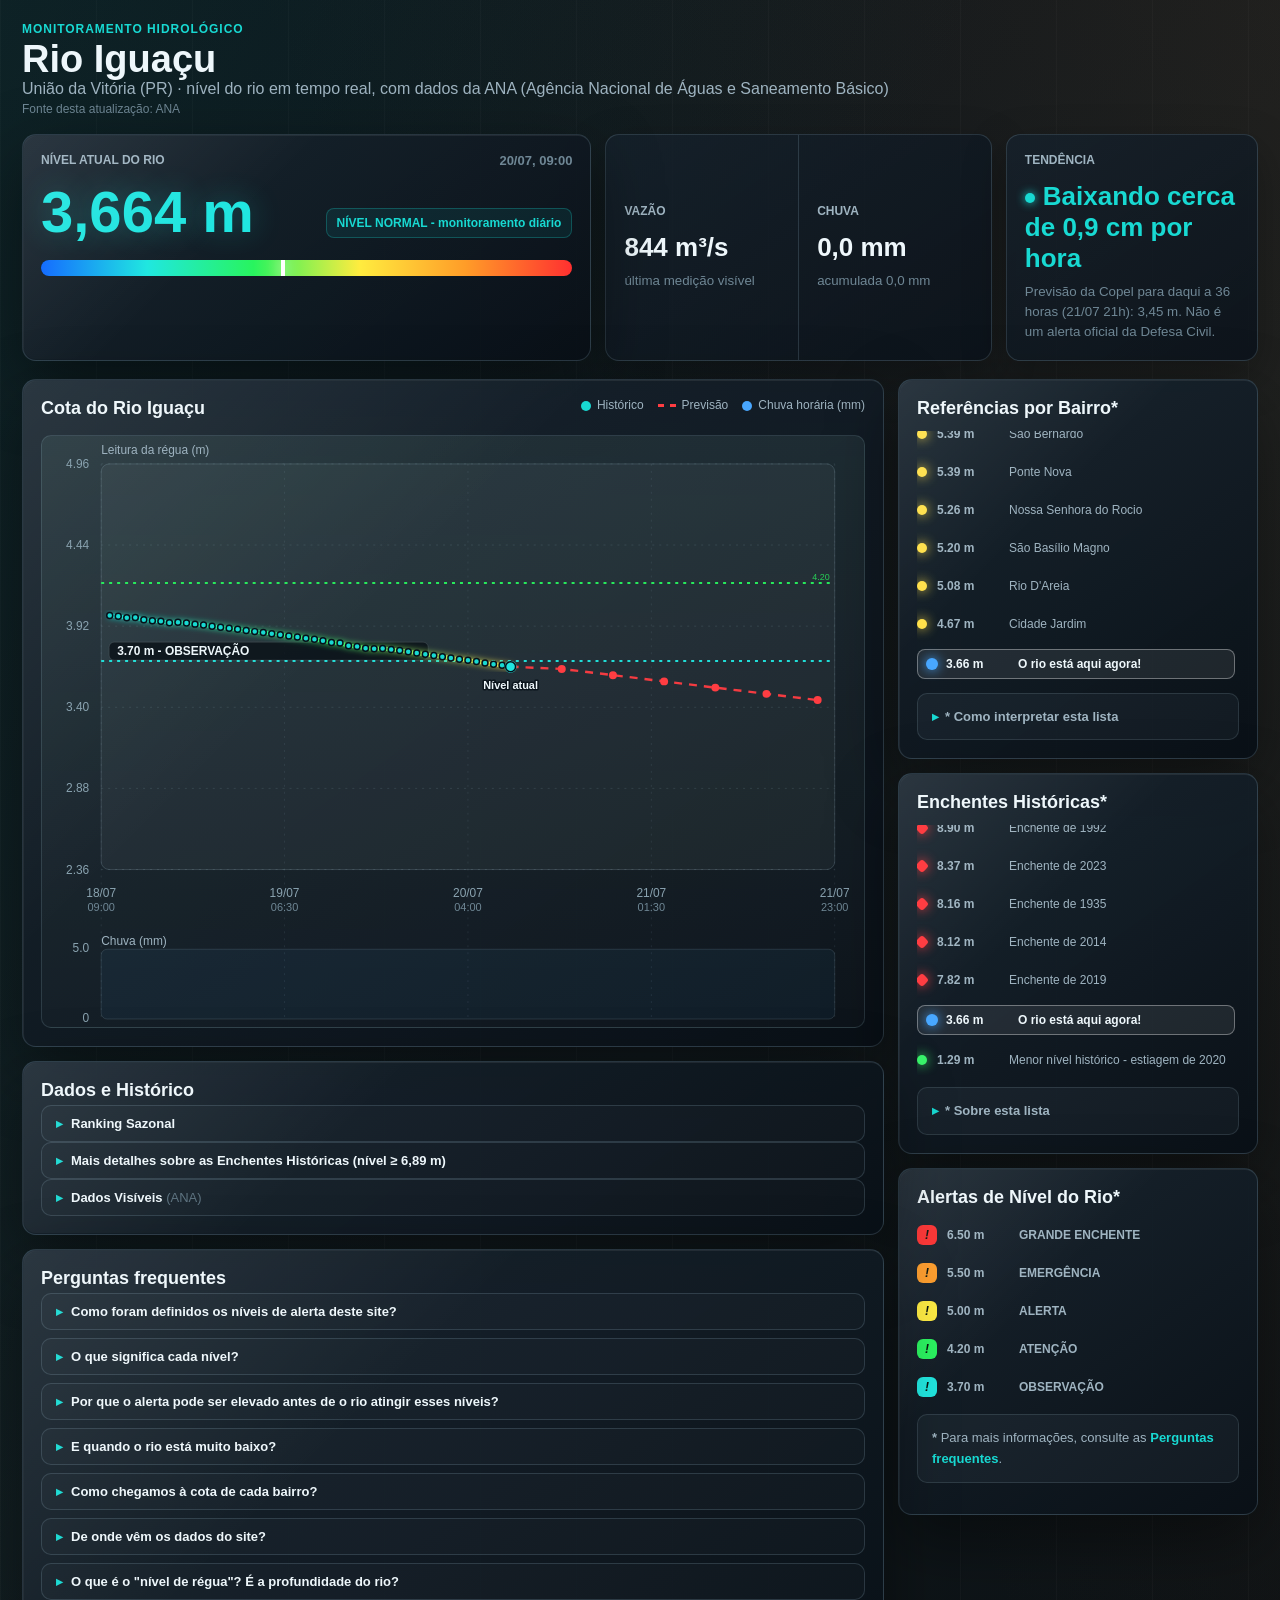
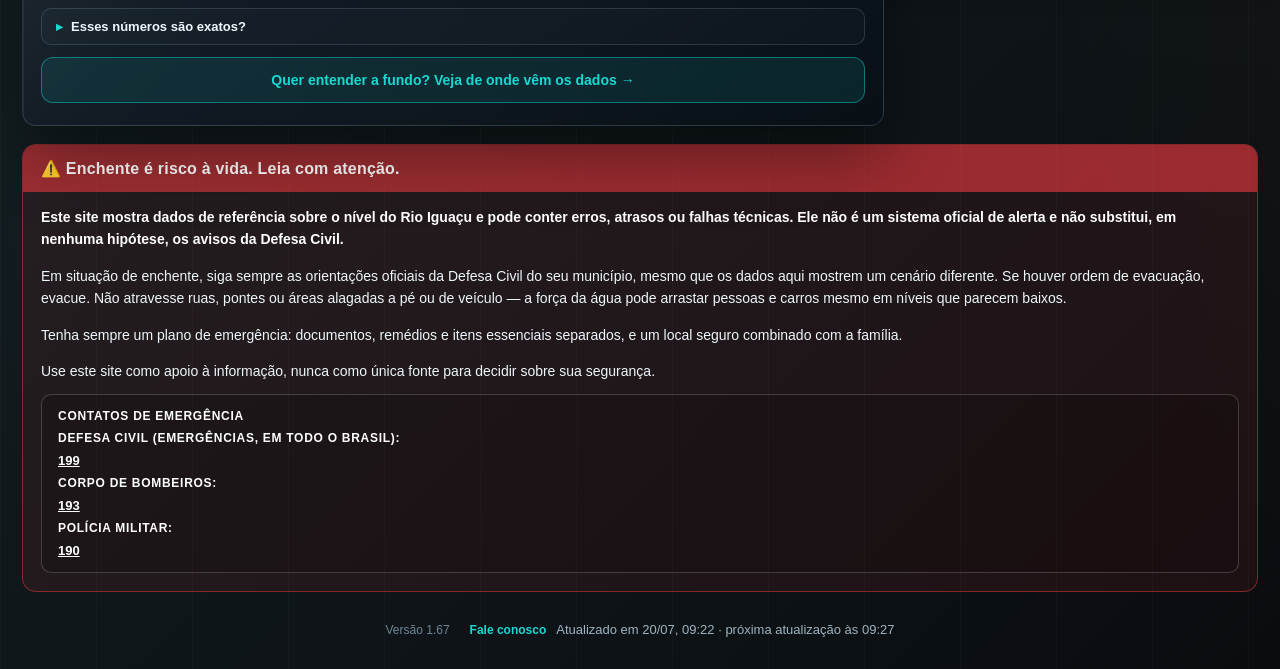
==== commit 131f7542: "v1.67: link de contato no rodape" ====
--- a/index.html
+++ b/index.html
@@ -25,7 +25,7 @@
 <meta name="twitter:title" content="Rio Iguaçu Hoje: nível, vazão, chuva e alerta de enchente em tempo real">
 <meta name="twitter:description" content="Site gratuito e público pra acompanhar o Rio Iguaçu em União da Vitória (PR) e Porto União (SC): cota atual, vazão, chuva, previsão de 48h e alertas de enchente, com dados oficiais da ANA e da Copel.">
 <meta name="twitter:image" content="https://rioiguacu.com/og-image.png">
-<link rel="stylesheet" href="styles.css?v=1.66">
+<link rel="stylesheet" href="styles.css?v=1.67">
 <script type="application/ld+json">
 {
 "@context": "https://schema.org",
@@ -403,12 +403,13 @@
 </div>
 
 <footer class="version-footer">
-<span>Versão 1.66</span>
+<span>Versão 1.67</span>
 <span id="visitCounter" class="visit-counter"></span>
+<a href="mailto:contato@rioiguacu.com">Fale conosco</a>
 <span id="syncStatus" class="sync">Iniciando...</span>
 </footer>
 </main>
 
-<script src="app.js?v=1.66"></script>
+<script src="app.js?v=1.67"></script>
 </body>
 </html>
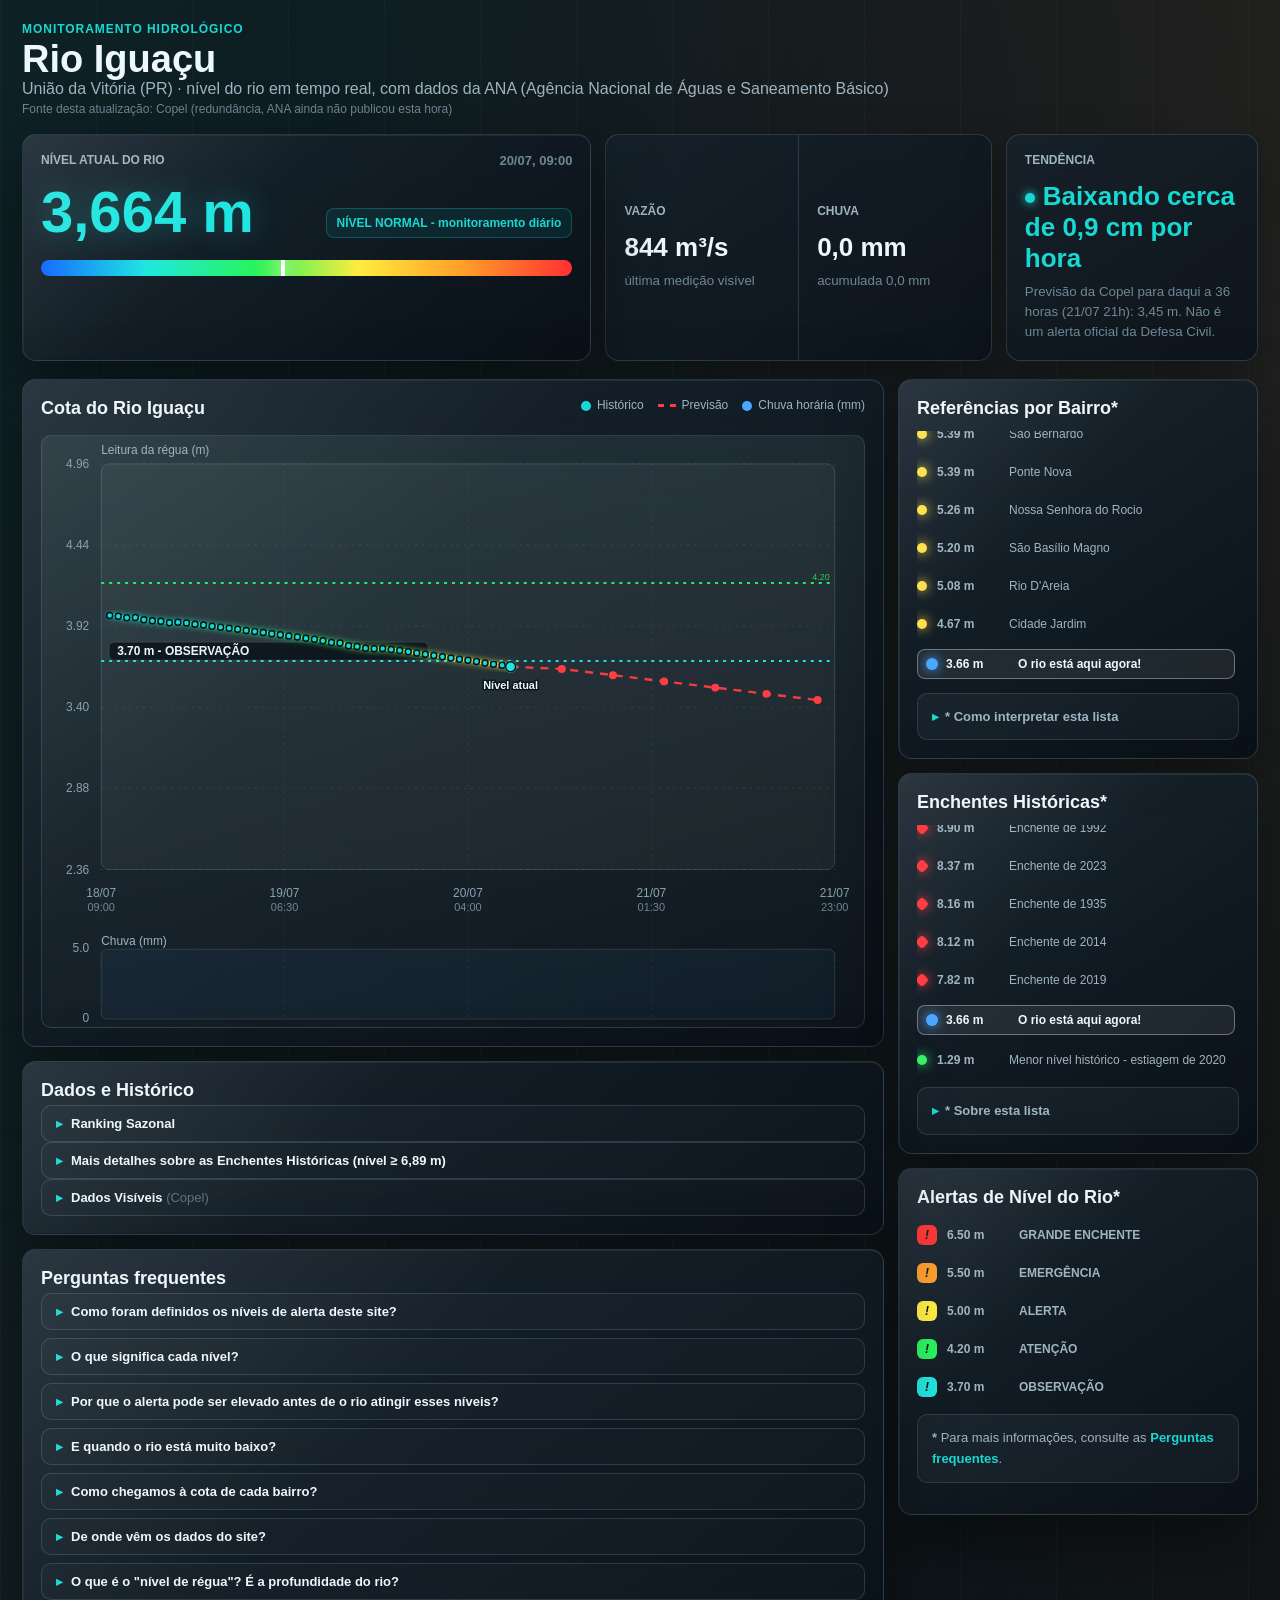
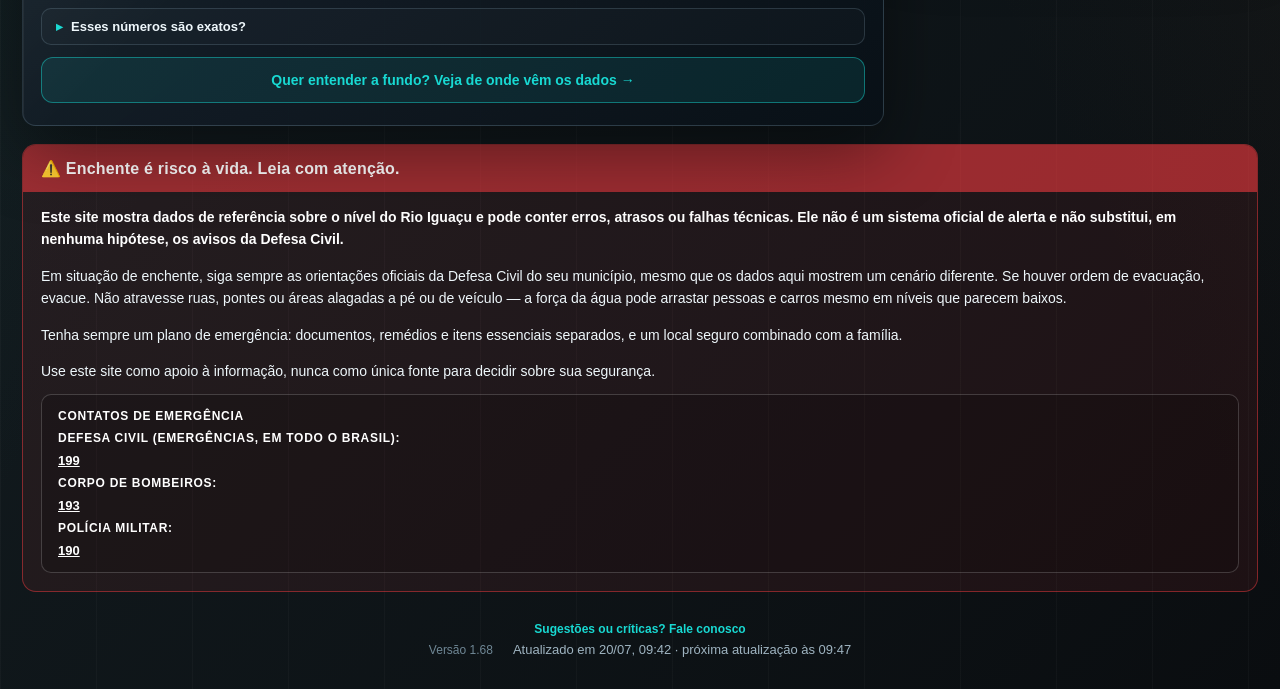
==== commit b24b2d90: "v1.68: reorganiza rodape (contato em linha propria)" ====
--- a/index.html
+++ b/index.html
@@ -25,7 +25,7 @@
 <meta name="twitter:title" content="Rio Iguaçu Hoje: nível, vazão, chuva e alerta de enchente em tempo real">
 <meta name="twitter:description" content="Site gratuito e público pra acompanhar o Rio Iguaçu em União da Vitória (PR) e Porto União (SC): cota atual, vazão, chuva, previsão de 48h e alertas de enchente, com dados oficiais da ANA e da Copel.">
 <meta name="twitter:image" content="https://rioiguacu.com/og-image.png">
-<link rel="stylesheet" href="styles.css?v=1.67">
+<link rel="stylesheet" href="styles.css?v=1.68">
 <script type="application/ld+json">
 {
 "@context": "https://schema.org",
@@ -403,13 +403,15 @@
 </div>
 
 <footer class="version-footer">
-<span>Versão 1.67</span>
+<div class="footer-contact"><a href="mailto:contato@rioiguacu.com">Sugestões ou críticas? Fale conosco</a></div>
+<div class="footer-status">
+<span>Versão 1.68</span>
 <span id="visitCounter" class="visit-counter"></span>
-<a href="mailto:contato@rioiguacu.com">Fale conosco</a>
 <span id="syncStatus" class="sync">Iniciando...</span>
+</div>
 </footer>
 </main>
 
-<script src="app.js?v=1.67"></script>
+<script src="app.js?v=1.68"></script>
 </body>
 </html>
--- a/styles.css
+++ b/styles.css
@@ -824,13 +824,22 @@
 
 .version-footer {
   display: flex;
+  flex-direction: column;
+  align-items: center;
+  justify-content: center;
+  gap: 6px;
+  margin-top: 6px;
+  padding: 10px;
+  color: var(--muted);
+  font-size: 12px;
+}
+
+.footer-status {
+  display: flex;
+  flex-wrap: wrap;
   align-items: center;
   justify-content: center;
   gap: 10px;
-  margin-top: 6px;
-  padding: 10px;
-  color: var(--muted);
-  font-size: 12px;
 }
 
 .version-footer a {
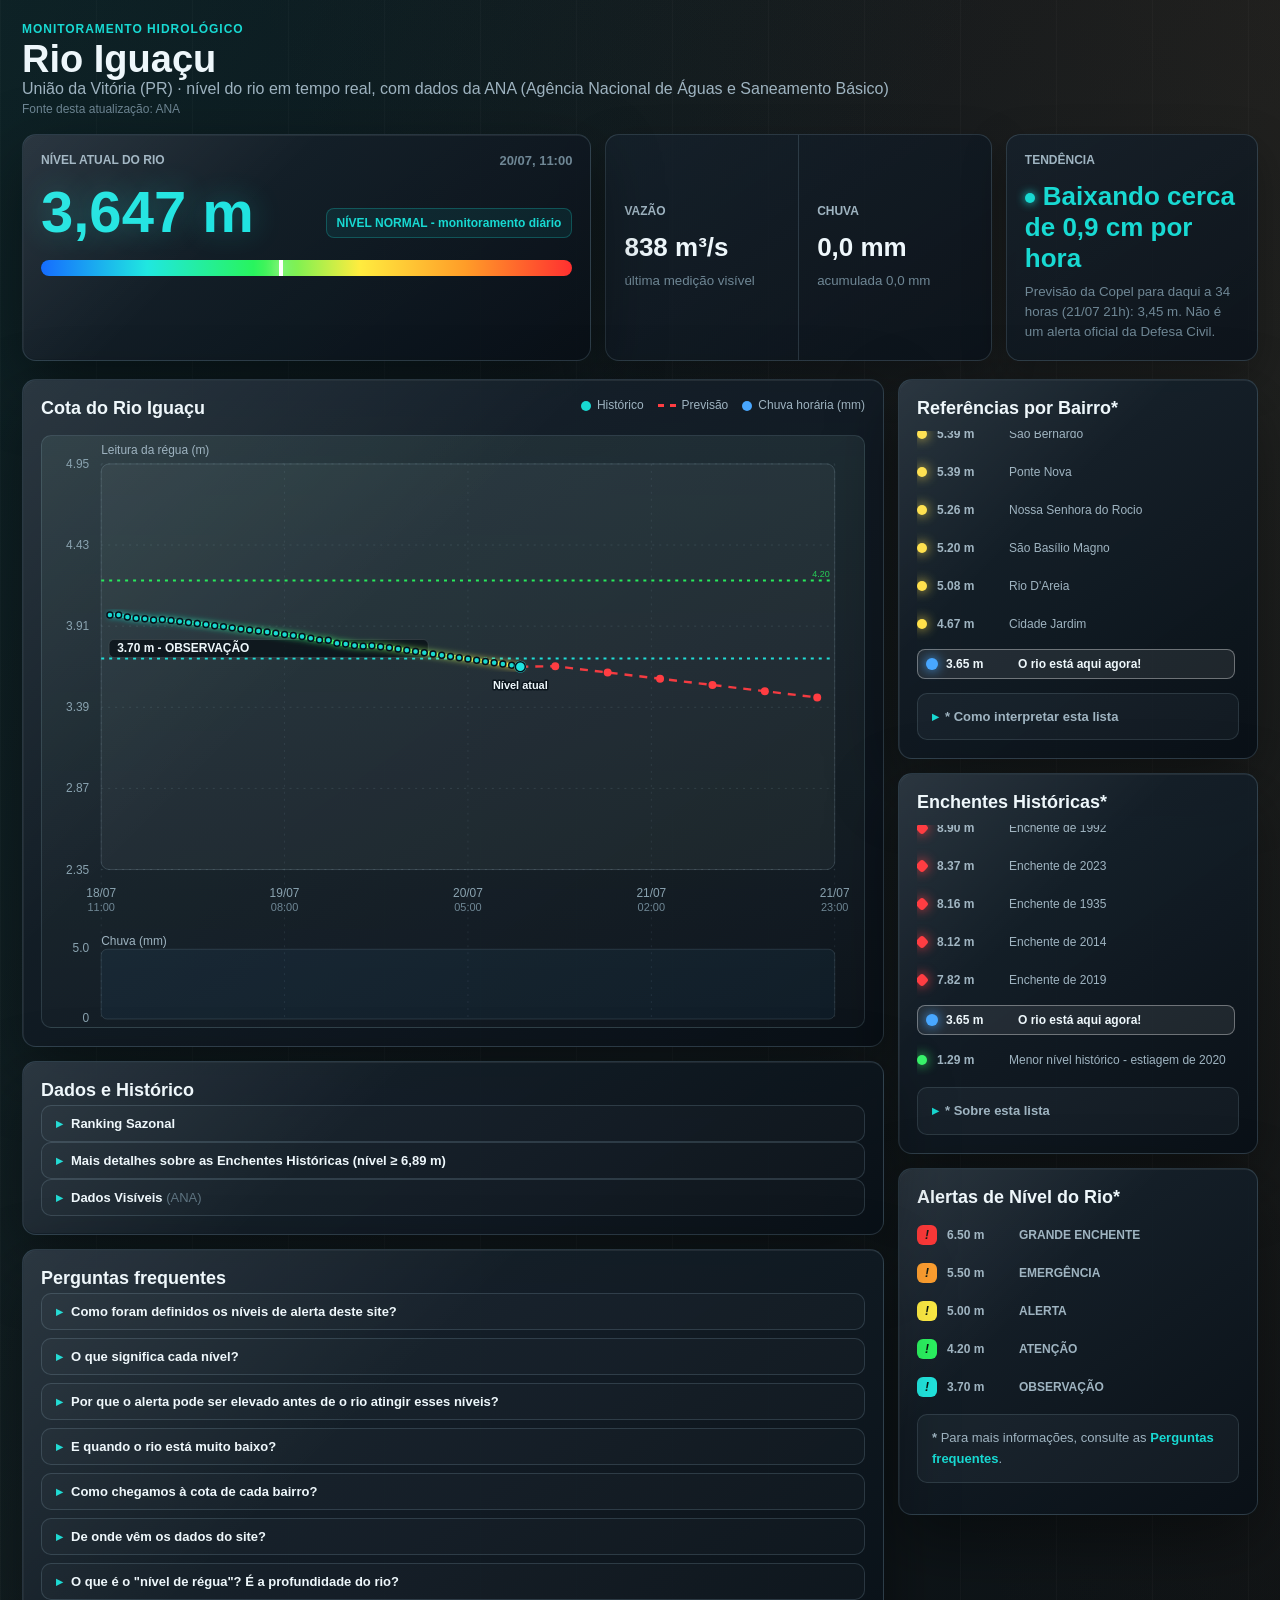
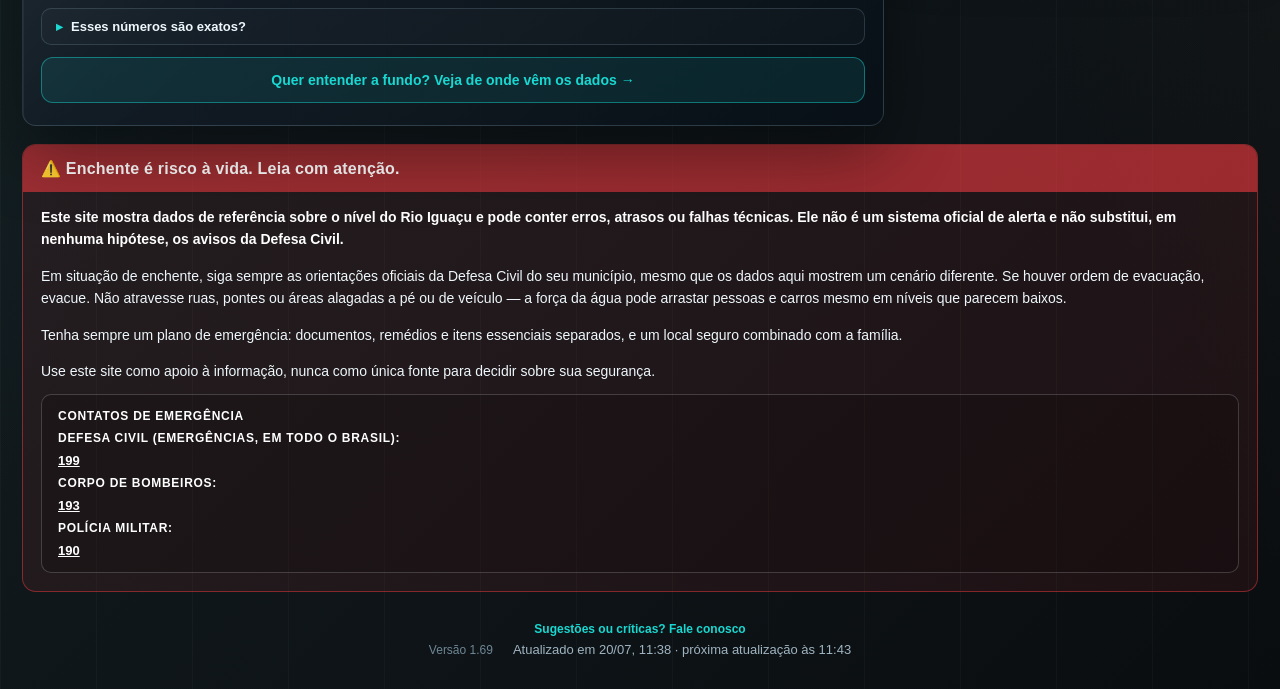
==== commit 29d23952: "v1.69: remove referencias visuais a Copel, exibe sempre ANA" ====
--- a/index.html
+++ b/index.html
@@ -4,7 +4,7 @@
 <meta charset="utf-8">
 <meta name="viewport" content="width=device-width, initial-scale=1">
 <title>Nível do Rio Iguaçu Hoje - União da Vitória e Porto União | Monitor em Tempo Real</title>
-<meta name="description" content="Nível do Rio Iguaçu em tempo real em União da Vitória (PR) e Porto União (SC): cota atual, vazão, chuva, previsão de 48h e alertas de enchente, com dados oficiais da ANA e da Copel.">
+<meta name="description" content="Nível do Rio Iguaçu em tempo real em União da Vitória (PR) e Porto União (SC): cota atual, vazão, chuva, previsão de 48h e alertas de enchente, com dados oficiais da ANA.">
 <link rel="canonical" href="https://rioiguacu.com/">
 <link rel="icon" href="/favicon.ico" sizes="any">
 <link rel="icon" type="image/png" sizes="32x32" href="/favicon-32x32.png">
@@ -15,7 +15,7 @@
 <meta property="og:type" content="website">
 <meta property="og:url" content="https://rioiguacu.com/">
 <meta property="og:title" content="Rio Iguaçu Hoje: nível, vazão, chuva e alerta de enchente em tempo real">
-<meta property="og:description" content="Site gratuito e público pra acompanhar o Rio Iguaçu em União da Vitória (PR) e Porto União (SC): cota atual, vazão, chuva, previsão de 48h e alertas de enchente, com dados oficiais da ANA e da Copel, atualizados a cada 5 minutos.">
+<meta property="og:description" content="Site gratuito e público pra acompanhar o Rio Iguaçu em União da Vitória (PR) e Porto União (SC): cota atual, vazão, chuva, previsão de 48h e alertas de enchente, com dados oficiais da ANA, atualizados a cada 5 minutos.">
 <meta property="og:image" content="https://rioiguacu.com/og-image.png">
 <meta property="og:image:width" content="630">
 <meta property="og:image:height" content="630">
@@ -23,16 +23,16 @@
 <meta property="og:locale" content="pt_BR">
 <meta name="twitter:card" content="summary">
 <meta name="twitter:title" content="Rio Iguaçu Hoje: nível, vazão, chuva e alerta de enchente em tempo real">
-<meta name="twitter:description" content="Site gratuito e público pra acompanhar o Rio Iguaçu em União da Vitória (PR) e Porto União (SC): cota atual, vazão, chuva, previsão de 48h e alertas de enchente, com dados oficiais da ANA e da Copel.">
+<meta name="twitter:description" content="Site gratuito e público pra acompanhar o Rio Iguaçu em União da Vitória (PR) e Porto União (SC): cota atual, vazão, chuva, previsão de 48h e alertas de enchente, com dados oficiais da ANA.">
 <meta name="twitter:image" content="https://rioiguacu.com/og-image.png">
-<link rel="stylesheet" href="styles.css?v=1.68">
+<link rel="stylesheet" href="styles.css?v=1.69">
 <script type="application/ld+json">
 {
 "@context": "https://schema.org",
 "@type": "WebSite",
 "name": "Monitor Rio Iguaçu",
 "url": "https://rioiguacu.com/",
-"description": "Monitoramento em tempo real do nível do Rio Iguaçu em União da Vitória (PR) e Porto União (SC), com dados oficiais da ANA (Agência Nacional de Águas e Saneamento Básico) e da Copel.",
+"description": "Monitoramento em tempo real do nível do Rio Iguaçu em União da Vitória (PR) e Porto União (SC), com dados oficiais da ANA (Agência Nacional de Águas e Saneamento Básico).",
 "inLanguage": "pt-BR",
 "about": {
 "@type": "Place",
@@ -364,8 +364,8 @@
 
 <details class="faq-item">
 <summary>De onde vêm os dados do site?</summary>
-<p><strong>Nível do rio:</strong> da Agência Nacional de Águas e Saneamento Básico (ANA), autarquia federal responsável pela rede nacional de monitoramento dos rios brasileiros. A estação telemétrica de União da Vitória (código 65310001) mede o nível a cada hora desde 2024 e é ela que permite ao site mostrar o rio "agora"; a estação fluviométrica (código 65310000), com série contínua entre 1930 e 2023 e mais de 35 mil dias de registro, sustenta os níveis de alerta e as estatísticas históricas do site. Ambas ficam publicadas no HidroWeb, o portal público de dados da ANA, e todos os cálculos deste site podem ser reproduzidos a partir dessas bases. Nos raros minutos em que a ANA ainda não publicou a leitura da hora, o site usa a Copel como fonte redundante.</p>
-<p><strong>Previsão de 48 horas:</strong> da própria Copel, publicada em seu <a href="https://www.copel.com/mhbweb/paginas/previsao.jsf" target="_blank" rel="noreferrer">painel de Monitoramento Hidrológico da Bacia</a>. É a previsão da concessionária que opera as usinas do rio Iguaçu — não um cálculo feito por este site, mas também não um alerta oficial da Defesa Civil.</p>
+<p><strong>Nível do rio:</strong> da Agência Nacional de Águas e Saneamento Básico (ANA), autarquia federal responsável pela rede nacional de monitoramento dos rios brasileiros. A estação telemétrica de União da Vitória (código 65310001) mede o nível a cada hora desde 2024 e é ela que permite ao site mostrar o rio "agora"; a estação fluviométrica (código 65310000), com série contínua entre 1930 e 2023 e mais de 35 mil dias de registro, sustenta os níveis de alerta e as estatísticas históricas do site. Ambas ficam publicadas no HidroWeb, o portal público de dados da ANA, e todos os cálculos deste site podem ser reproduzidos a partir dessas bases.</p>
+<p><strong>Previsão de 48 horas:</strong> não é um cálculo feito por este site, mas também não é um alerta oficial da Defesa Civil.</p>
 <p><strong>Endereços:</strong> do Cadastro Nacional de Endereços para Fins Estatísticos (CNEFE), mantido pelo IBGE e atualizado a cada Censo — sempre de forma agregada, sem identificar moradores.</p>
 <p><strong>Altitude dos terrenos:</strong> do mapeamento oficial do relevo publicado no GeoPR, portal do Instituto Água e Terra (IAT), órgão do Governo do Paraná responsável pelo meio ambiente e pelos recursos hídricos do estado. O levantamento é aerofotogramétrico a laser, de 2012, com margem de erro que pode alcançar dezenas de centímetros — por isso as cotas por bairro são tratadas como estimativas, com verificação de campo em andamento.</p>
 </details>
@@ -405,13 +405,13 @@
 <footer class="version-footer">
 <div class="footer-contact"><a href="mailto:contato@rioiguacu.com">Sugestões ou críticas? Fale conosco</a></div>
 <div class="footer-status">
-<span>Versão 1.68</span>
+<span>Versão 1.69</span>
 <span id="visitCounter" class="visit-counter"></span>
 <span id="syncStatus" class="sync">Iniciando...</span>
 </div>
 </footer>
 </main>
 
-<script src="app.js?v=1.68"></script>
+<script src="app.js?v=1.69"></script>
 </body>
 </html>
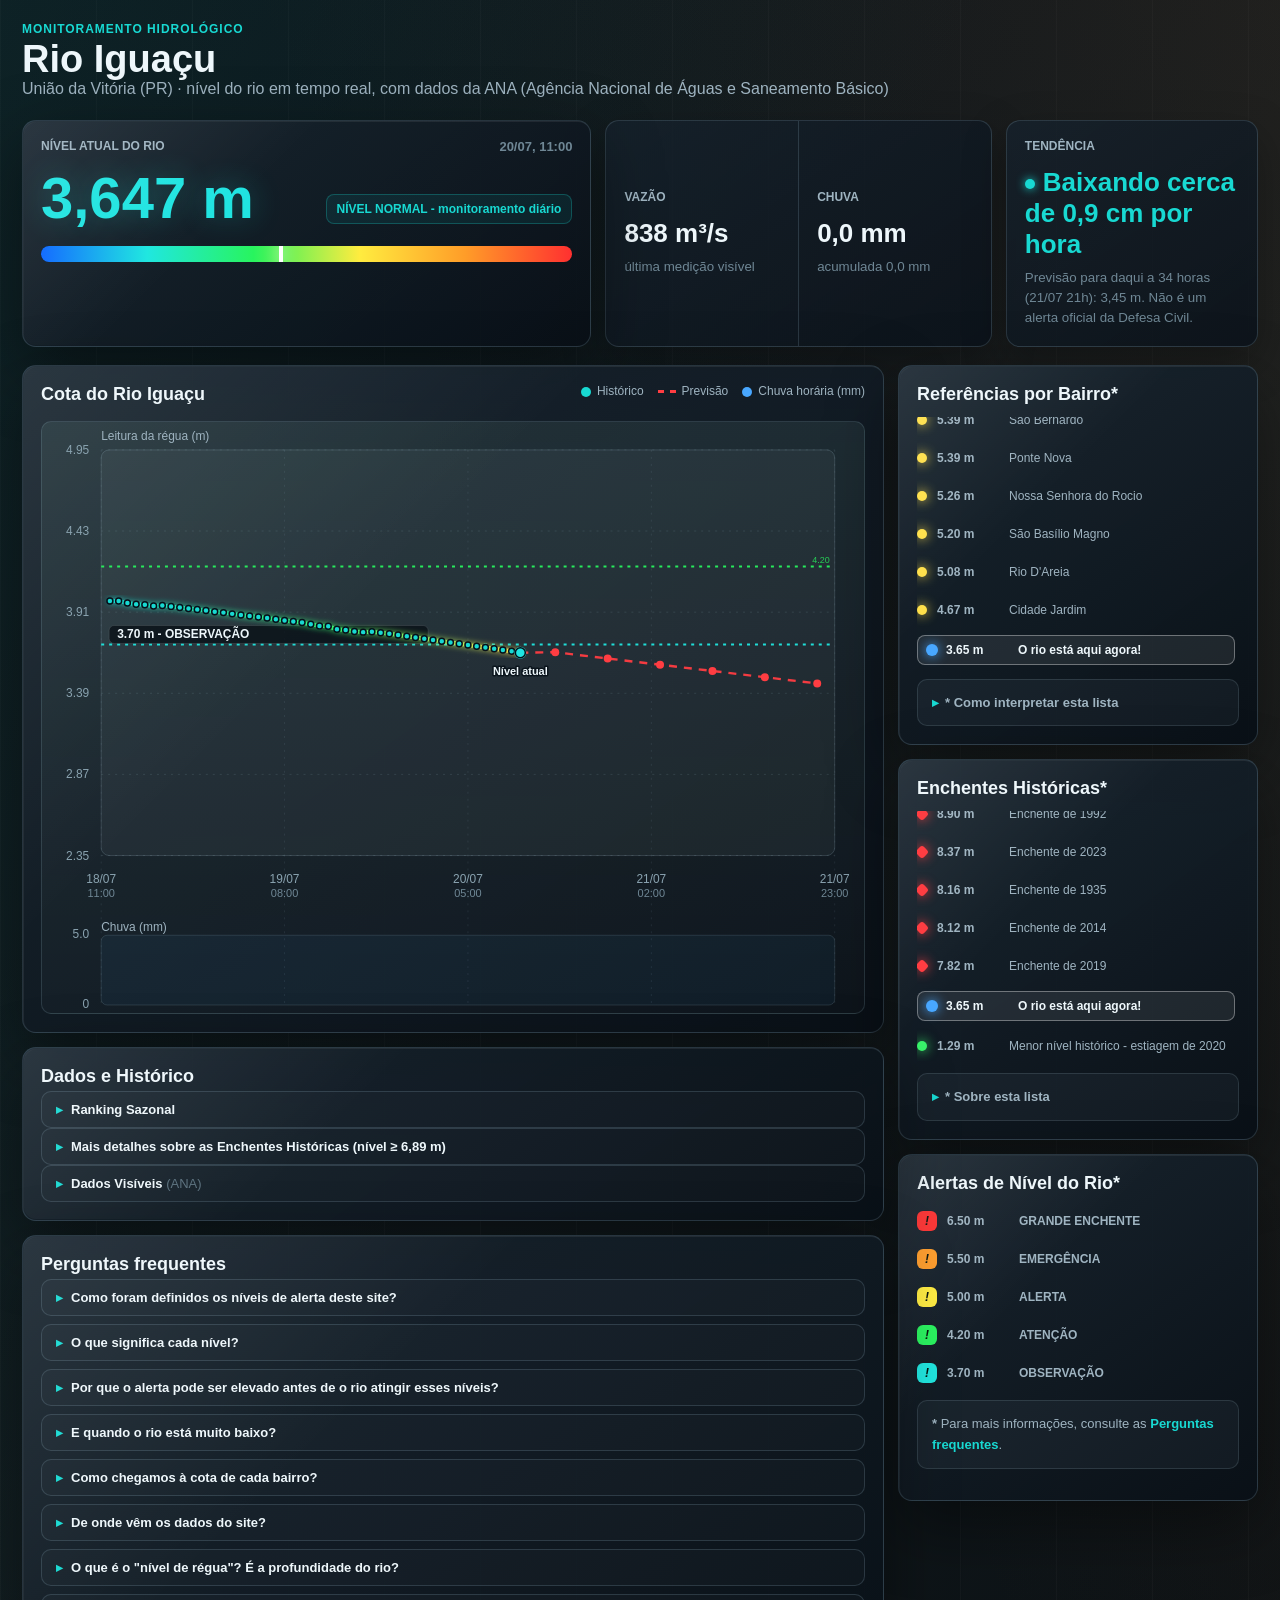
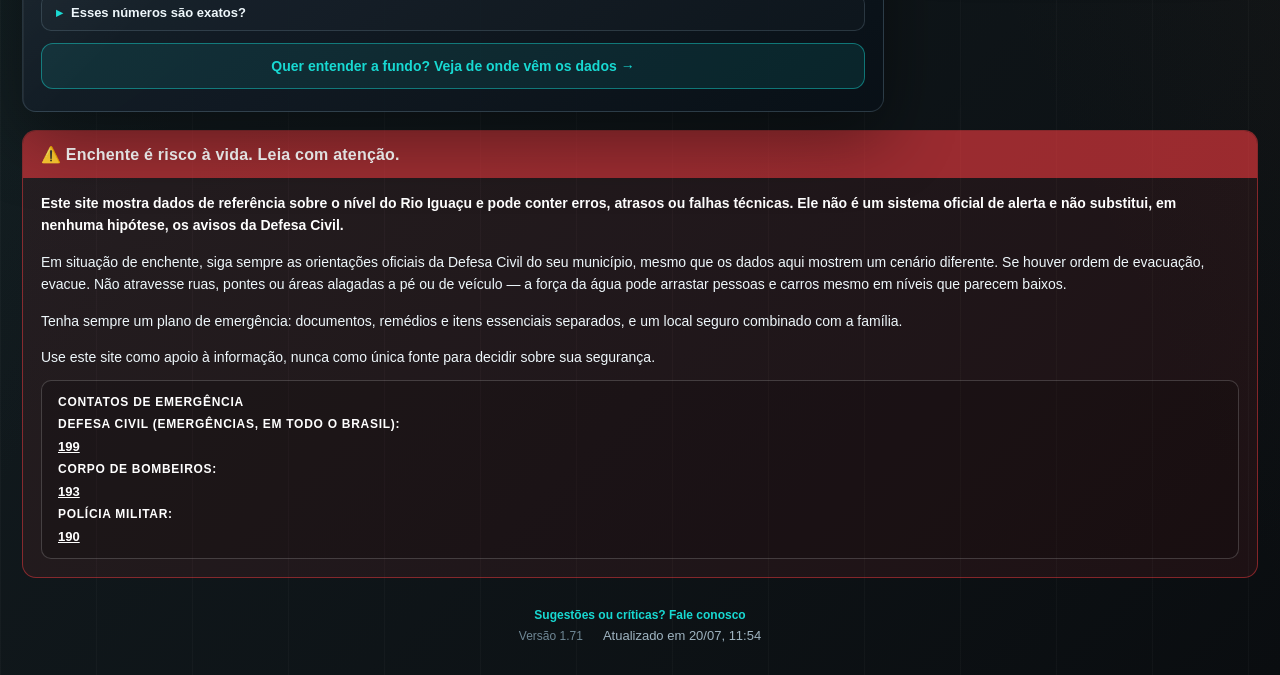
==== commit 73bd3e8a: "v1.71: remove nota redundante, link Abrir fonte, url_historico da Copel, e proxima atualizacao" ====
--- a/index.html
+++ b/index.html
@@ -25,7 +25,7 @@
 <meta name="twitter:title" content="Rio Iguaçu Hoje: nível, vazão, chuva e alerta de enchente em tempo real">
 <meta name="twitter:description" content="Site gratuito e público pra acompanhar o Rio Iguaçu em União da Vitória (PR) e Porto União (SC): cota atual, vazão, chuva, previsão de 48h e alertas de enchente, com dados oficiais da ANA.">
 <meta name="twitter:image" content="https://rioiguacu.com/og-image.png">
-<link rel="stylesheet" href="styles.css?v=1.69">
+<link rel="stylesheet" href="styles.css?v=1.71">
 <script type="application/ld+json">
 {
 "@context": "https://schema.org",
@@ -302,7 +302,6 @@
 
 <details class="faq-item" data-nosnippet>
 <summary>Dados Visíveis <span id="sourceLabel"></span></summary>
-<p style="margin:10px 0;"><a id="sourceLink" href="#" target="_blank" rel="noreferrer">Abrir fonte</a></p>
 <div class="table-wrap">
 <table>
 <thead>
@@ -405,13 +404,13 @@
 <footer class="version-footer">
 <div class="footer-contact"><a href="mailto:contato@rioiguacu.com">Sugestões ou críticas? Fale conosco</a></div>
 <div class="footer-status">
-<span>Versão 1.69</span>
+<span>Versão 1.71</span>
 <span id="visitCounter" class="visit-counter"></span>
 <span id="syncStatus" class="sync">Iniciando...</span>
 </div>
 </footer>
 </main>
 
-<script src="app.js?v=1.69"></script>
+<script src="app.js?v=1.71"></script>
 </body>
 </html>
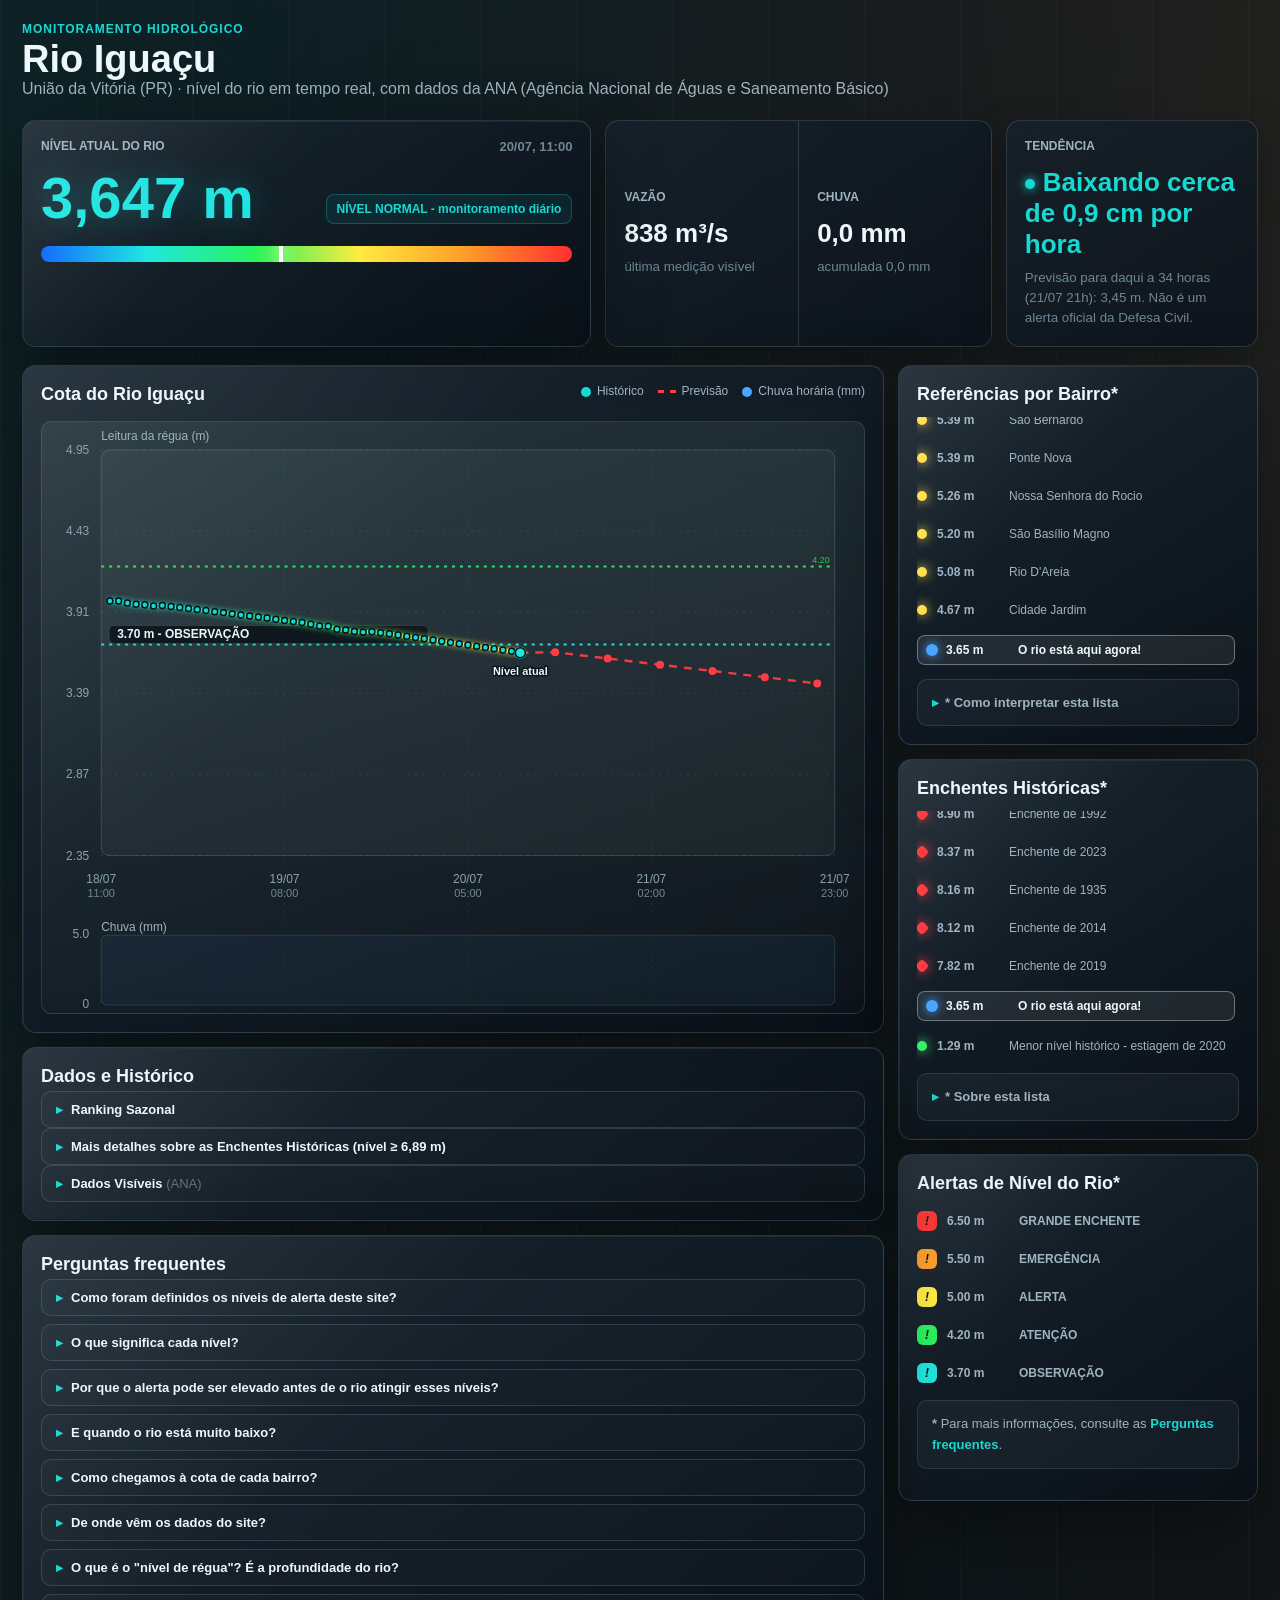
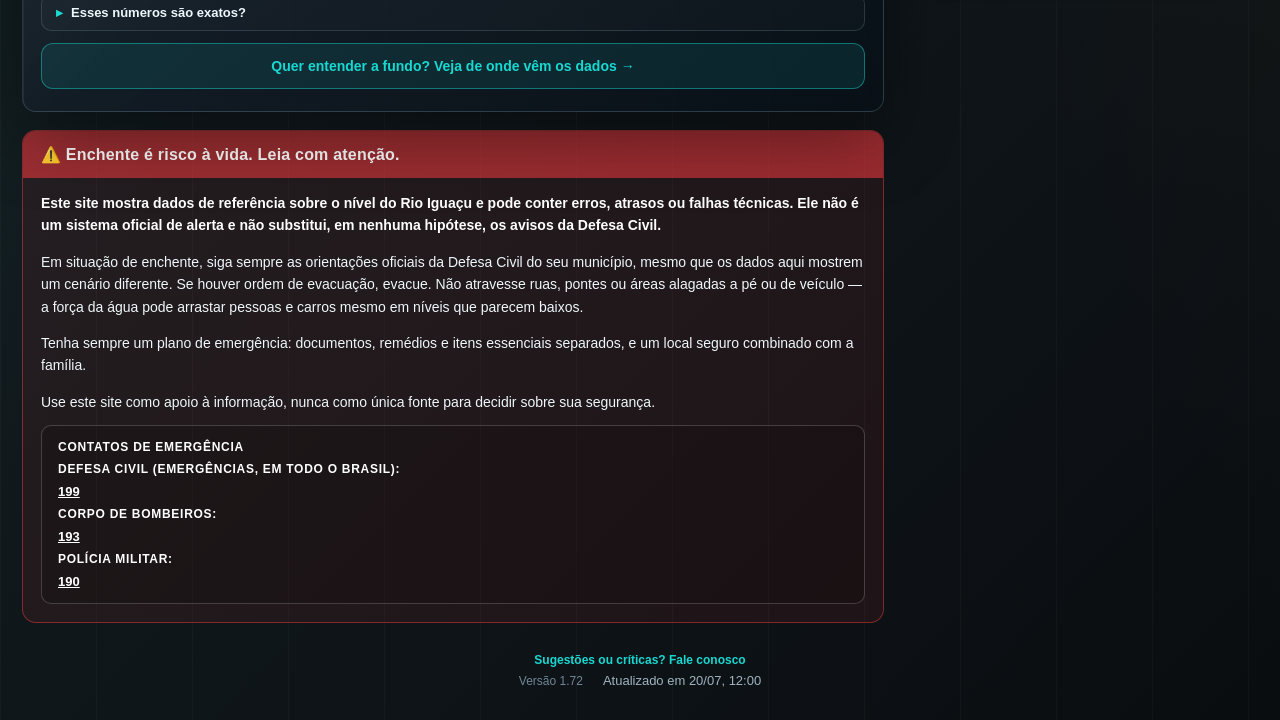
==== commit 45bf8b23: "v1.72: ajusta largura do aviso de seguranca pra bater com a coluna do FAQ" ====
--- a/index.html
+++ b/index.html
@@ -25,7 +25,7 @@
 <meta name="twitter:title" content="Rio Iguaçu Hoje: nível, vazão, chuva e alerta de enchente em tempo real">
 <meta name="twitter:description" content="Site gratuito e público pra acompanhar o Rio Iguaçu em União da Vitória (PR) e Porto União (SC): cota atual, vazão, chuva, previsão de 48h e alertas de enchente, com dados oficiais da ANA.">
 <meta name="twitter:image" content="https://rioiguacu.com/og-image.png">
-<link rel="stylesheet" href="styles.css?v=1.71">
+<link rel="stylesheet" href="styles.css?v=1.72">
 <script type="application/ld+json">
 {
 "@context": "https://schema.org",
@@ -404,13 +404,13 @@
 <footer class="version-footer">
 <div class="footer-contact"><a href="mailto:contato@rioiguacu.com">Sugestões ou críticas? Fale conosco</a></div>
 <div class="footer-status">
-<span>Versão 1.71</span>
+<span>Versão 1.72</span>
 <span id="visitCounter" class="visit-counter"></span>
 <span id="syncStatus" class="sync">Iniciando...</span>
 </div>
 </footer>
 </main>
 
-<script src="app.js?v=1.71"></script>
+<script src="app.js?v=1.72"></script>
 </body>
 </html>
--- a/styles.css
+++ b/styles.css
@@ -878,6 +878,13 @@
       "history"
       "faq";
   }
+
+  /* Abaixo de 1120px o main-grid vira coluna única (100% de largura) --
+     o safety-warning acompanha, senão ficaria mais estreito que o FAQ
+     logo acima dele nesse breakpoint. */
+  .safety-warning {
+    max-width: none;
+  }
 }
 
 @media (max-width: 640px) {
@@ -936,6 +943,12 @@
   border-radius: 14px;
   margin-bottom: 20px;
   overflow: hidden;
+  /* Mesma largura da coluna do FAQ/gráfico/histórico em .main-grid (coluna 1,
+     minmax(720px, 1fr)) -- antes o bloco esticava até a largura total do
+     .shell, bem maior que a coluna 360px + 14px de gap reservada pro
+     side-panel. 374px = 360px (side-panel) + 14px (gap). Pedido do usuário,
+     20/07/2026: "MANTENHA O TAMANHO DO BLOCO ANTERIOR PERGUNTAS FREQUENTES". */
+  max-width: calc(100% - 374px);
 }
 
 .safety-warning h3 {
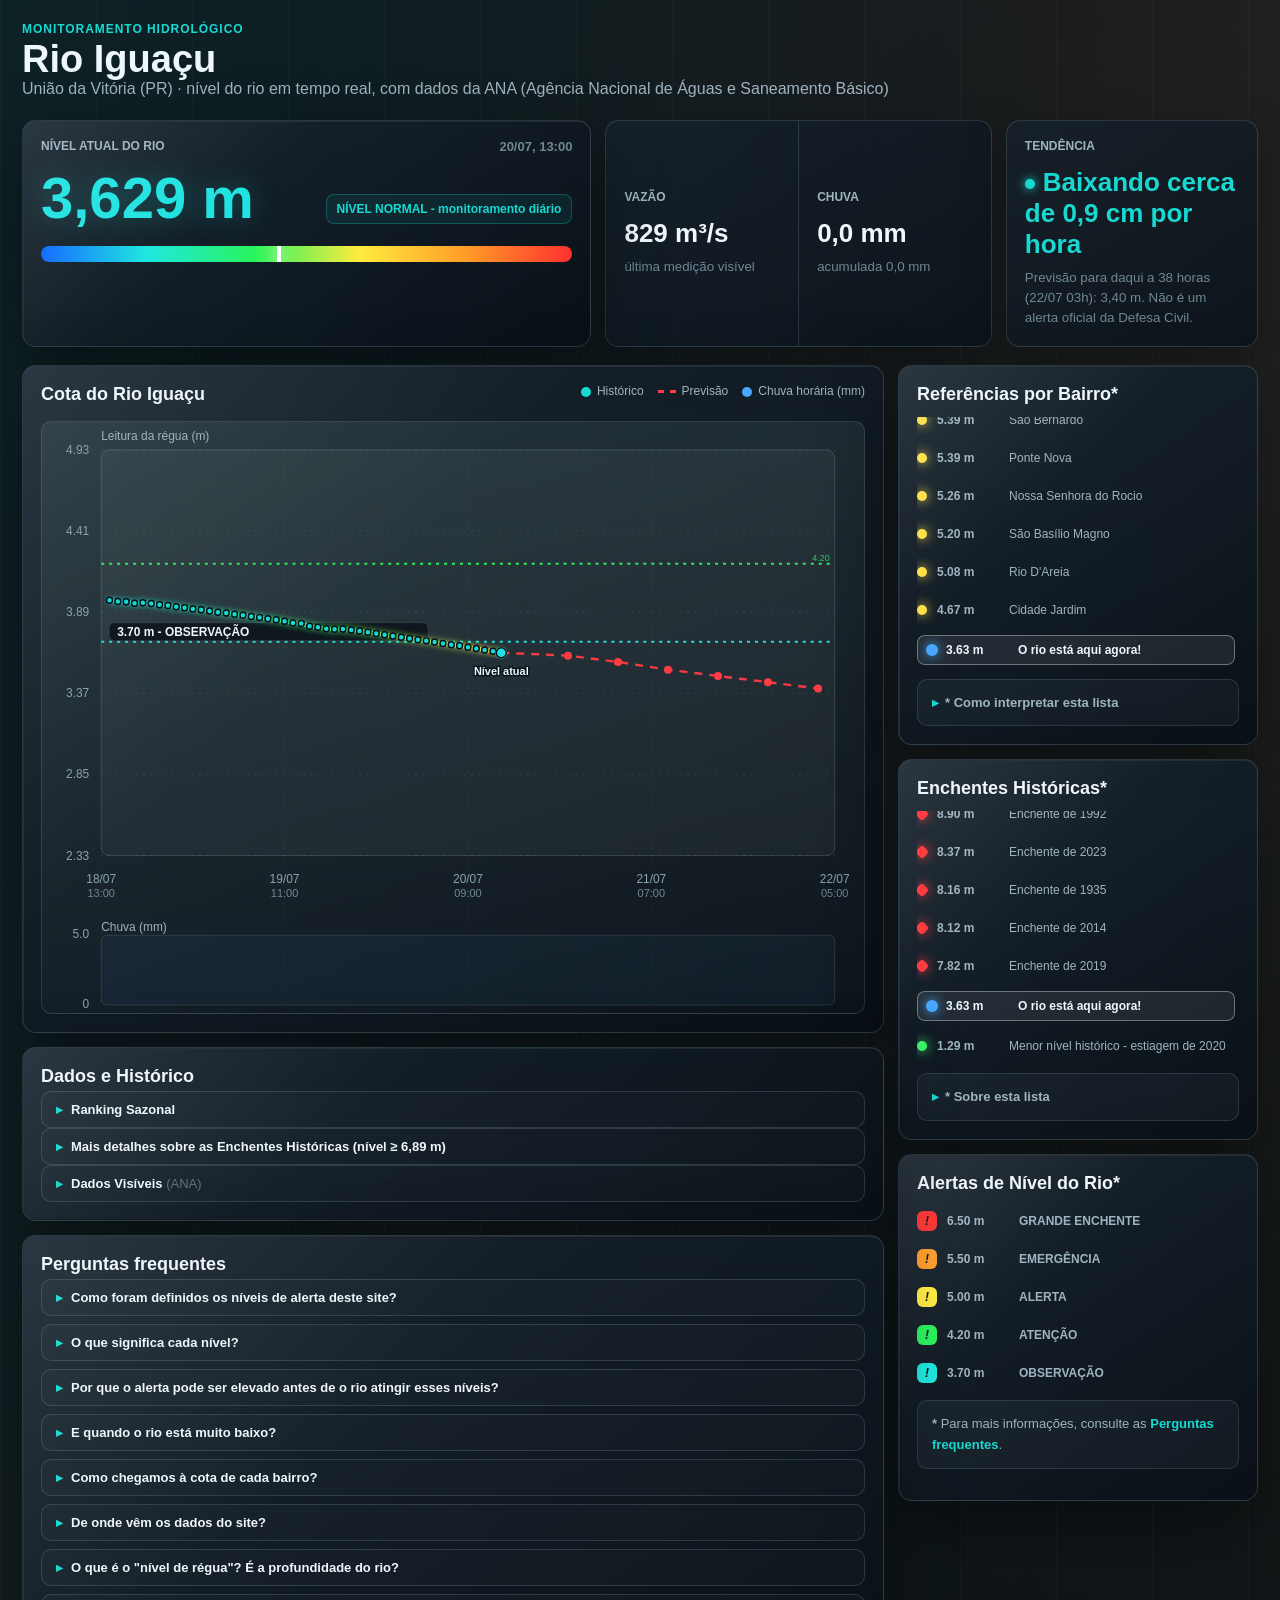
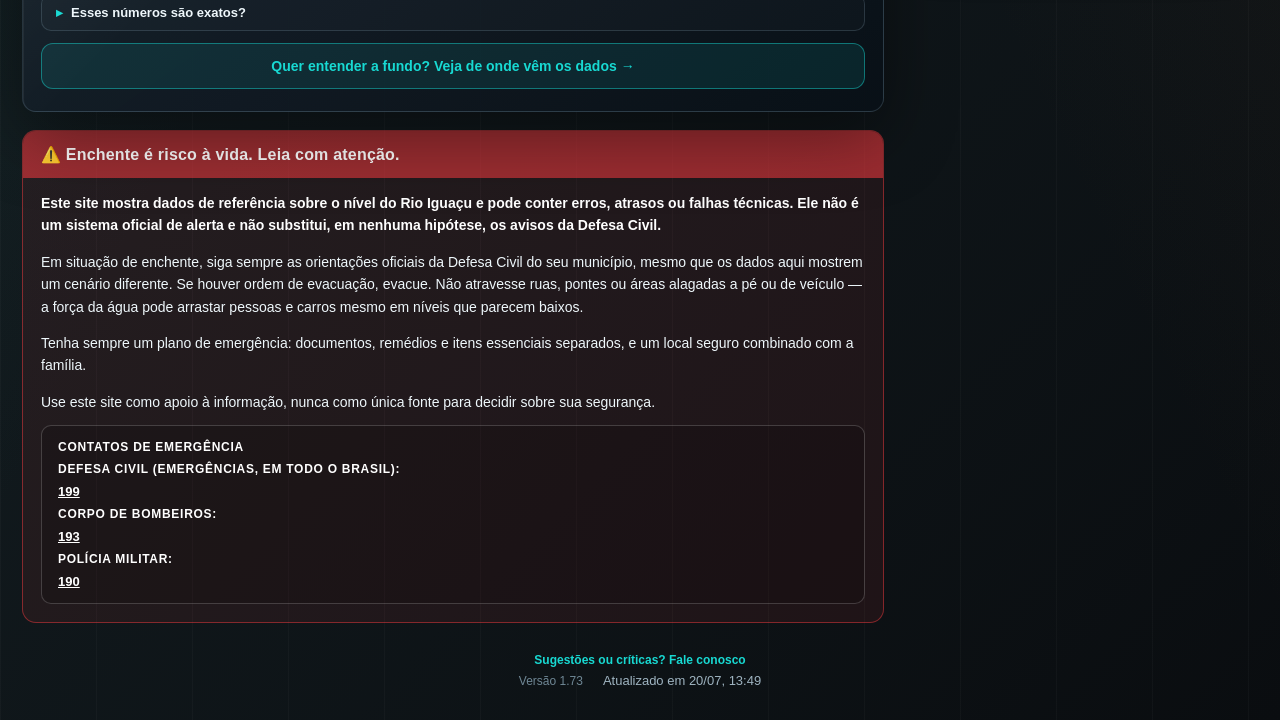
==== commit 977e120f: "v1.73 - resquicios de Copel + fix CSS mobile safety-warning" ====
--- a/index.html
+++ b/index.html
@@ -25,7 +25,7 @@
 <meta name="twitter:title" content="Rio Iguaçu Hoje: nível, vazão, chuva e alerta de enchente em tempo real">
 <meta name="twitter:description" content="Site gratuito e público pra acompanhar o Rio Iguaçu em União da Vitória (PR) e Porto União (SC): cota atual, vazão, chuva, previsão de 48h e alertas de enchente, com dados oficiais da ANA.">
 <meta name="twitter:image" content="https://rioiguacu.com/og-image.png">
-<link rel="stylesheet" href="styles.css?v=1.72">
+<link rel="stylesheet" href="styles.css?v=1.73">
 <script type="application/ld+json">
 {
 "@context": "https://schema.org",
@@ -404,7 +404,7 @@
 <footer class="version-footer">
 <div class="footer-contact"><a href="mailto:contato@rioiguacu.com">Sugestões ou críticas? Fale conosco</a></div>
 <div class="footer-status">
-<span>Versão 1.72</span>
+<span>Versão 1.73</span>
 <span id="visitCounter" class="visit-counter"></span>
 <span id="syncStatus" class="sync">Iniciando...</span>
 </div>
--- a/styles.css
+++ b/styles.css
@@ -879,12 +879,6 @@
       "faq";
   }
 
-  /* Abaixo de 1120px o main-grid vira coluna única (100% de largura) --
-     o safety-warning acompanha, senão ficaria mais estreito que o FAQ
-     logo acima dele nesse breakpoint. */
-  .safety-warning {
-    max-width: none;
-  }
 }
 
 @media (max-width: 640px) {
@@ -951,6 +945,23 @@
   max-width: calc(100% - 374px);
 }
 
+/* Este bloco precisa vir DEPOIS da regra .safety-warning acima (não dentro
+   do primeiro @media (max-width: 1120px), lá em cima no arquivo) -- CSS
+   resolve empate de especificidade pela ordem de origem, então uma regra
+   de media query que aparece ANTES da regra base é irrelevante: a regra
+   base (sem @media), por vir depois no arquivo, sempre vencia e o
+   max-width: calc(100% - 374px) ficava aplicado mesmo no celular, dando
+   largura negativa e quebrando o layout. Bug introduzido na v1.72,
+   corrigido na v1.73 (usuário reportou "estragou no modo celular").
+   Abaixo de 1120px o main-grid vira coluna única (100% de largura) -- o
+   safety-warning acompanha, senão ficaria mais estreito que o FAQ logo
+   acima dele nesse breakpoint. */
+@media (max-width: 1120px) {
+  .safety-warning {
+    max-width: none;
+  }
+}
+
 .safety-warning h3 {
   margin: 0;
   padding: 14px 18px;
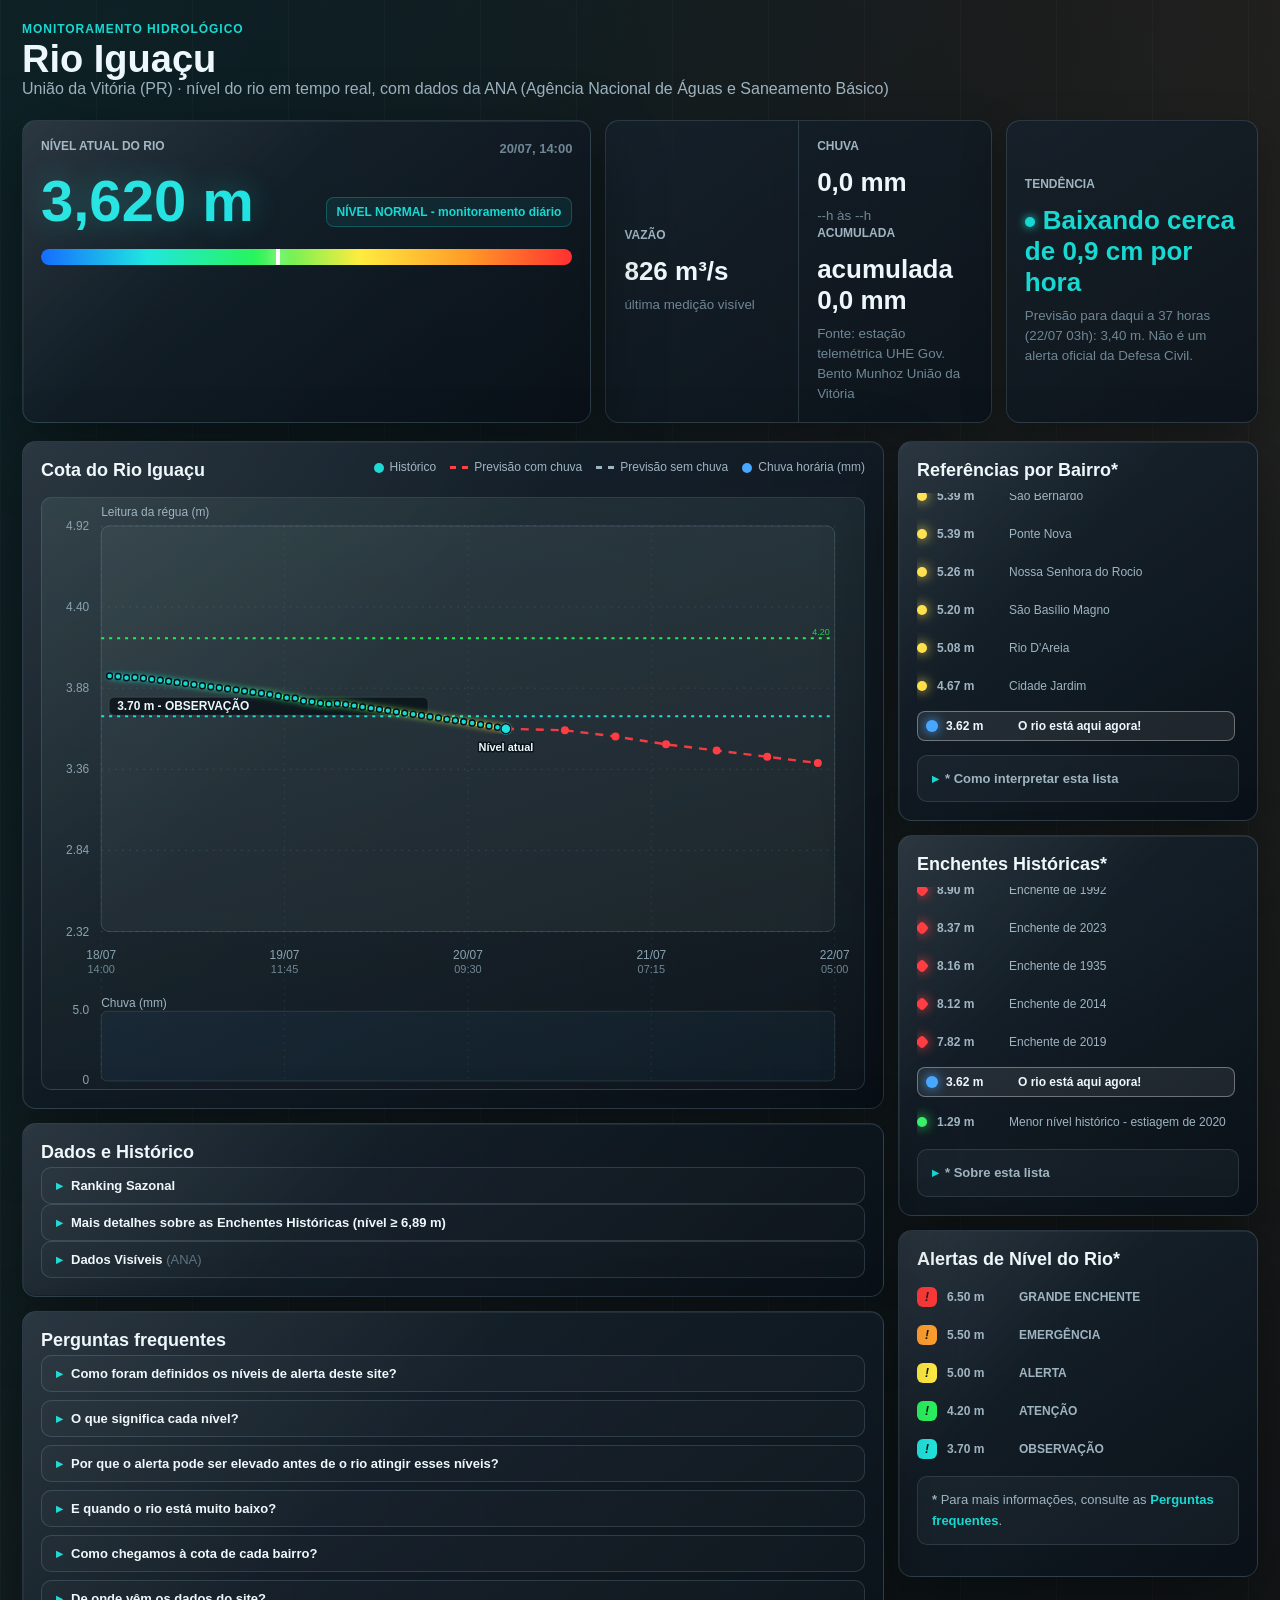
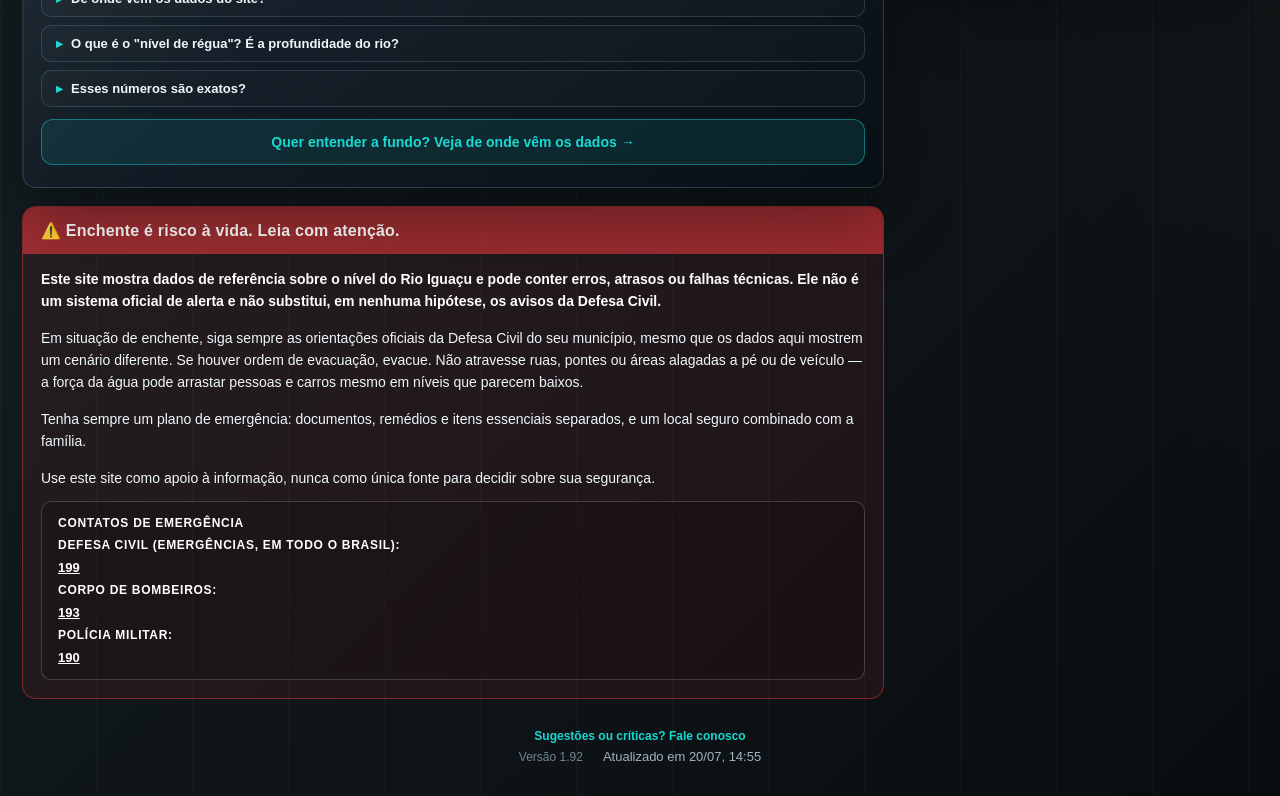
==== commit 06e07a28: "v1.16: restaura contador de visitas (Worker+DO) e remocao do botao Atualizar, apagados por engano na" ====
--- a/index.html
+++ b/index.html
@@ -25,7 +25,7 @@
 <meta name="twitter:title" content="Rio Iguaçu Hoje: nível, vazão, chuva e alerta de enchente em tempo real">
 <meta name="twitter:description" content="Site gratuito e público pra acompanhar o Rio Iguaçu em União da Vitória (PR) e Porto União (SC): cota atual, vazão, chuva, previsão de 48h e alertas de enchente, com dados oficiais da ANA.">
 <meta name="twitter:image" content="https://rioiguacu.com/og-image.png">
-<link rel="stylesheet" href="styles.css?v=1.73">
+<link rel="stylesheet" href="styles.css?v=1.92">
 <script type="application/ld+json">
 {
 "@context": "https://schema.org",
@@ -56,7 +56,10 @@
 <article class="level-card depth" data-nosnippet>
 <div class="card-head">
 <span>Nível atual do rio</span>
+<div class="card-head-time">
 <strong id="lastTime">--/-- --:--</strong>
+<span id="delayWarning" class="delay-warning" hidden>A estação telemétrica está com falha ou em manutenção — assim que disponibilizarem os dados, o site atualiza automaticamente.</span>
+</div>
 </div>
 <div class="level-wrap">
 <div id="levelValue" class="level-value">--,-- m</div>
@@ -77,7 +80,10 @@
 <div class="metric-block">
 <span>Chuva</span>
 <strong id="rainValue">-- mm</strong>
-<small id="rainAccum">acumulada -- mm</small>
+<small id="rainHora" class="rain-hora">--h às --h</small>
+<span class="rain-accum-label">Acumulada</span>
+<strong id="rainAccum">-- mm</strong>
+<small class="rain-fonte">Fonte: estação telemétrica UHE Gov. Bento Munhoz União da Vitória</small>
 </div>
 </article>
 
@@ -96,7 +102,9 @@
 </div>
 <div class="legend-mini">
 <span><i class="dot history"></i>Histórico</span>
-<span><i class="line wet"></i>Previsão</span>
+<span id="legendForecastSingle" hidden><i class="line wet"></i>Previsão</span>
+<span id="legendForecastWet"><i class="line wet"></i>Previsão com chuva</span>
+<span id="legendForecastDry"><i class="line dry"></i>Previsão sem chuva</span>
 <span><i class="dot rain"></i>Chuva horária (mm)</span>
 </div>
 </div>
@@ -404,13 +412,13 @@
 <footer class="version-footer">
 <div class="footer-contact"><a href="mailto:contato@rioiguacu.com">Sugestões ou críticas? Fale conosco</a></div>
 <div class="footer-status">
-<span>Versão 1.73</span>
+<span>Versão 1.92</span>
 <span id="visitCounter" class="visit-counter"></span>
 <span id="syncStatus" class="sync">Iniciando...</span>
 </div>
 </footer>
 </main>
 
-<script src="app.js?v=1.72"></script>
+<script src="app.js?v=1.92"></script>
 </body>
 </html>
